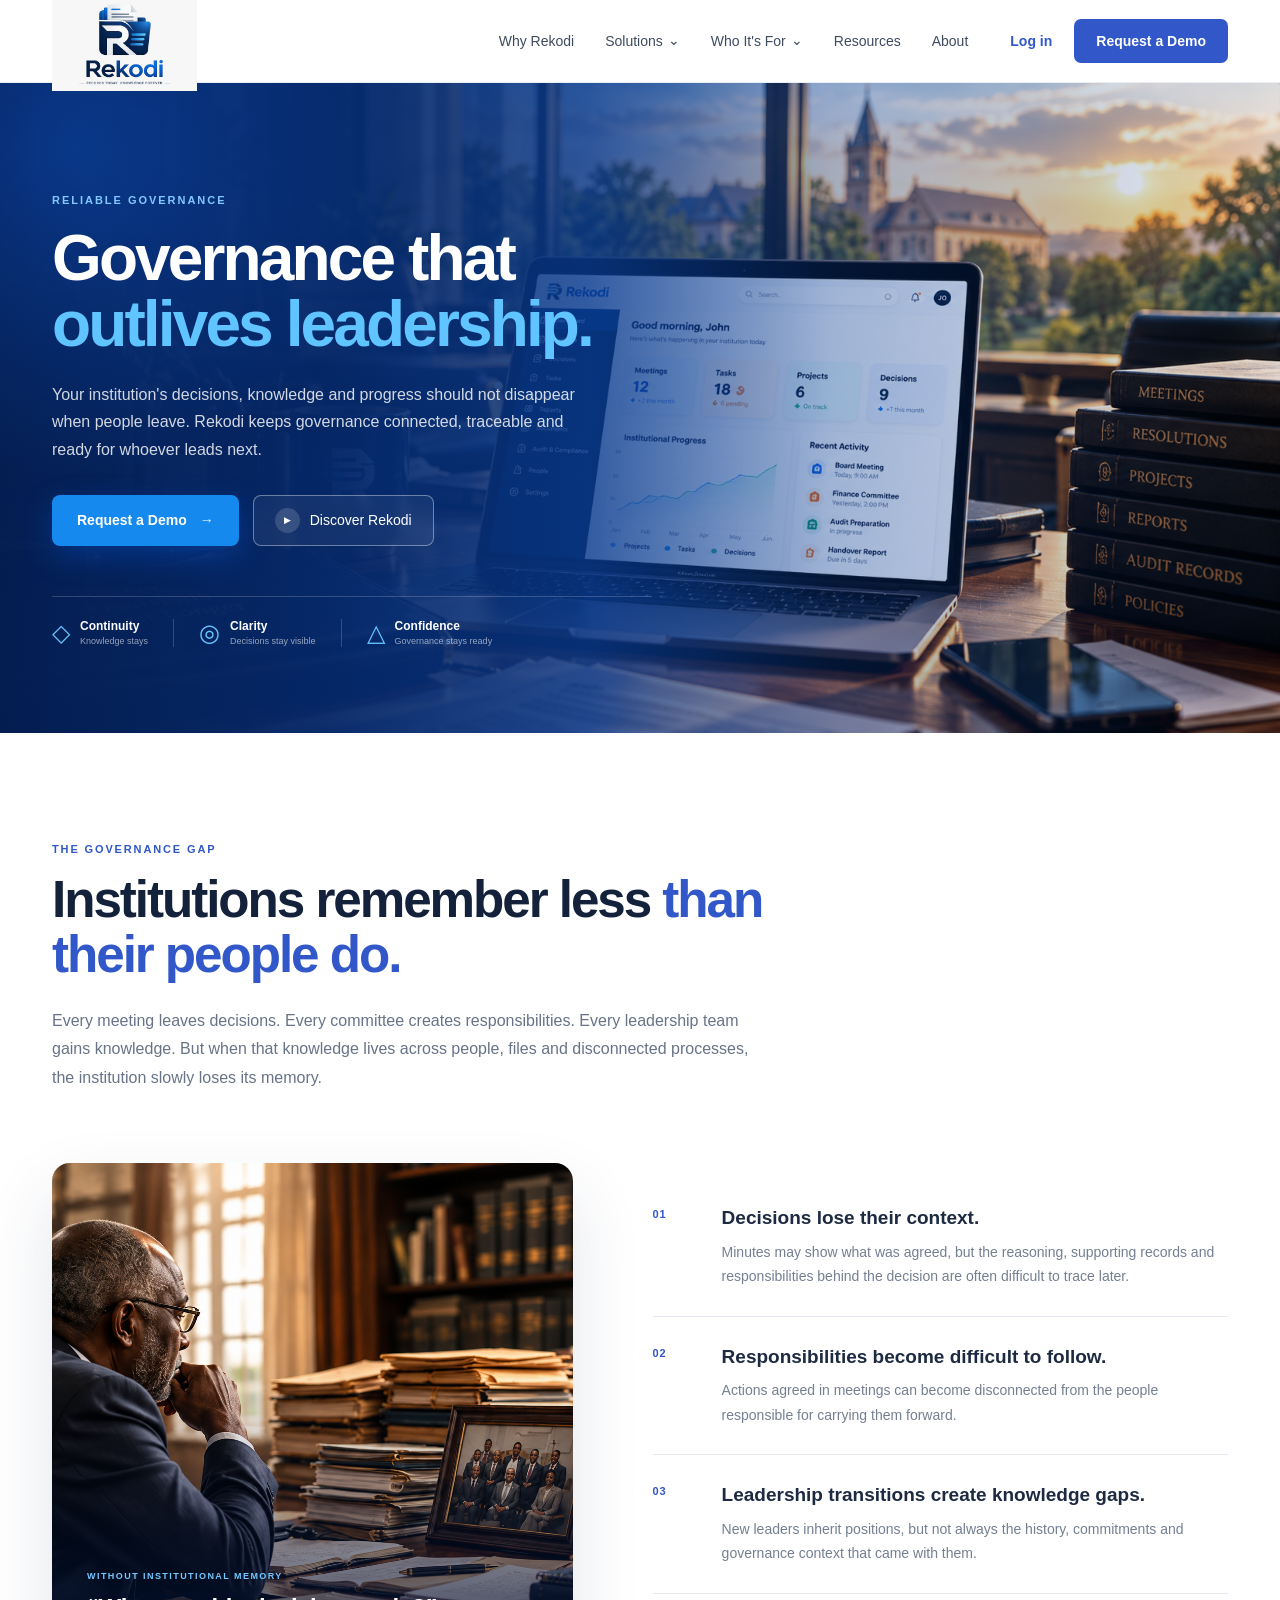
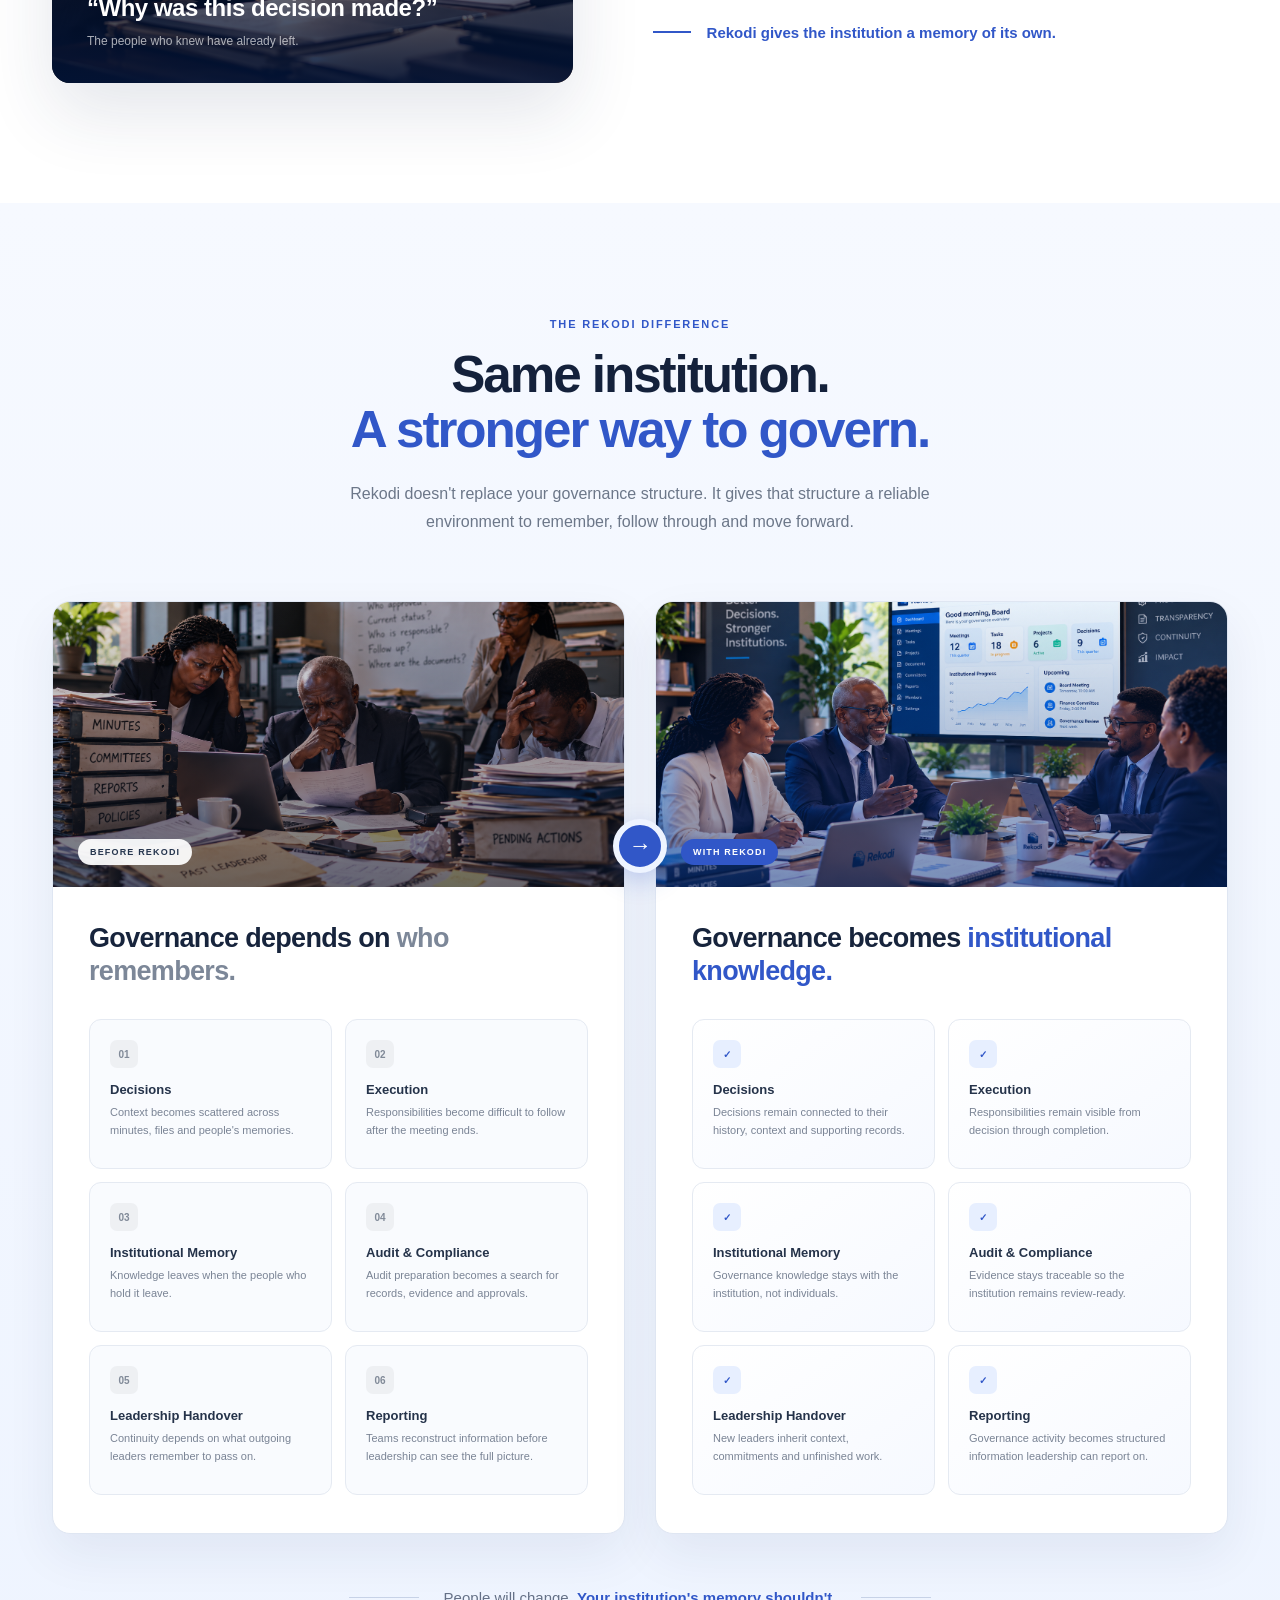
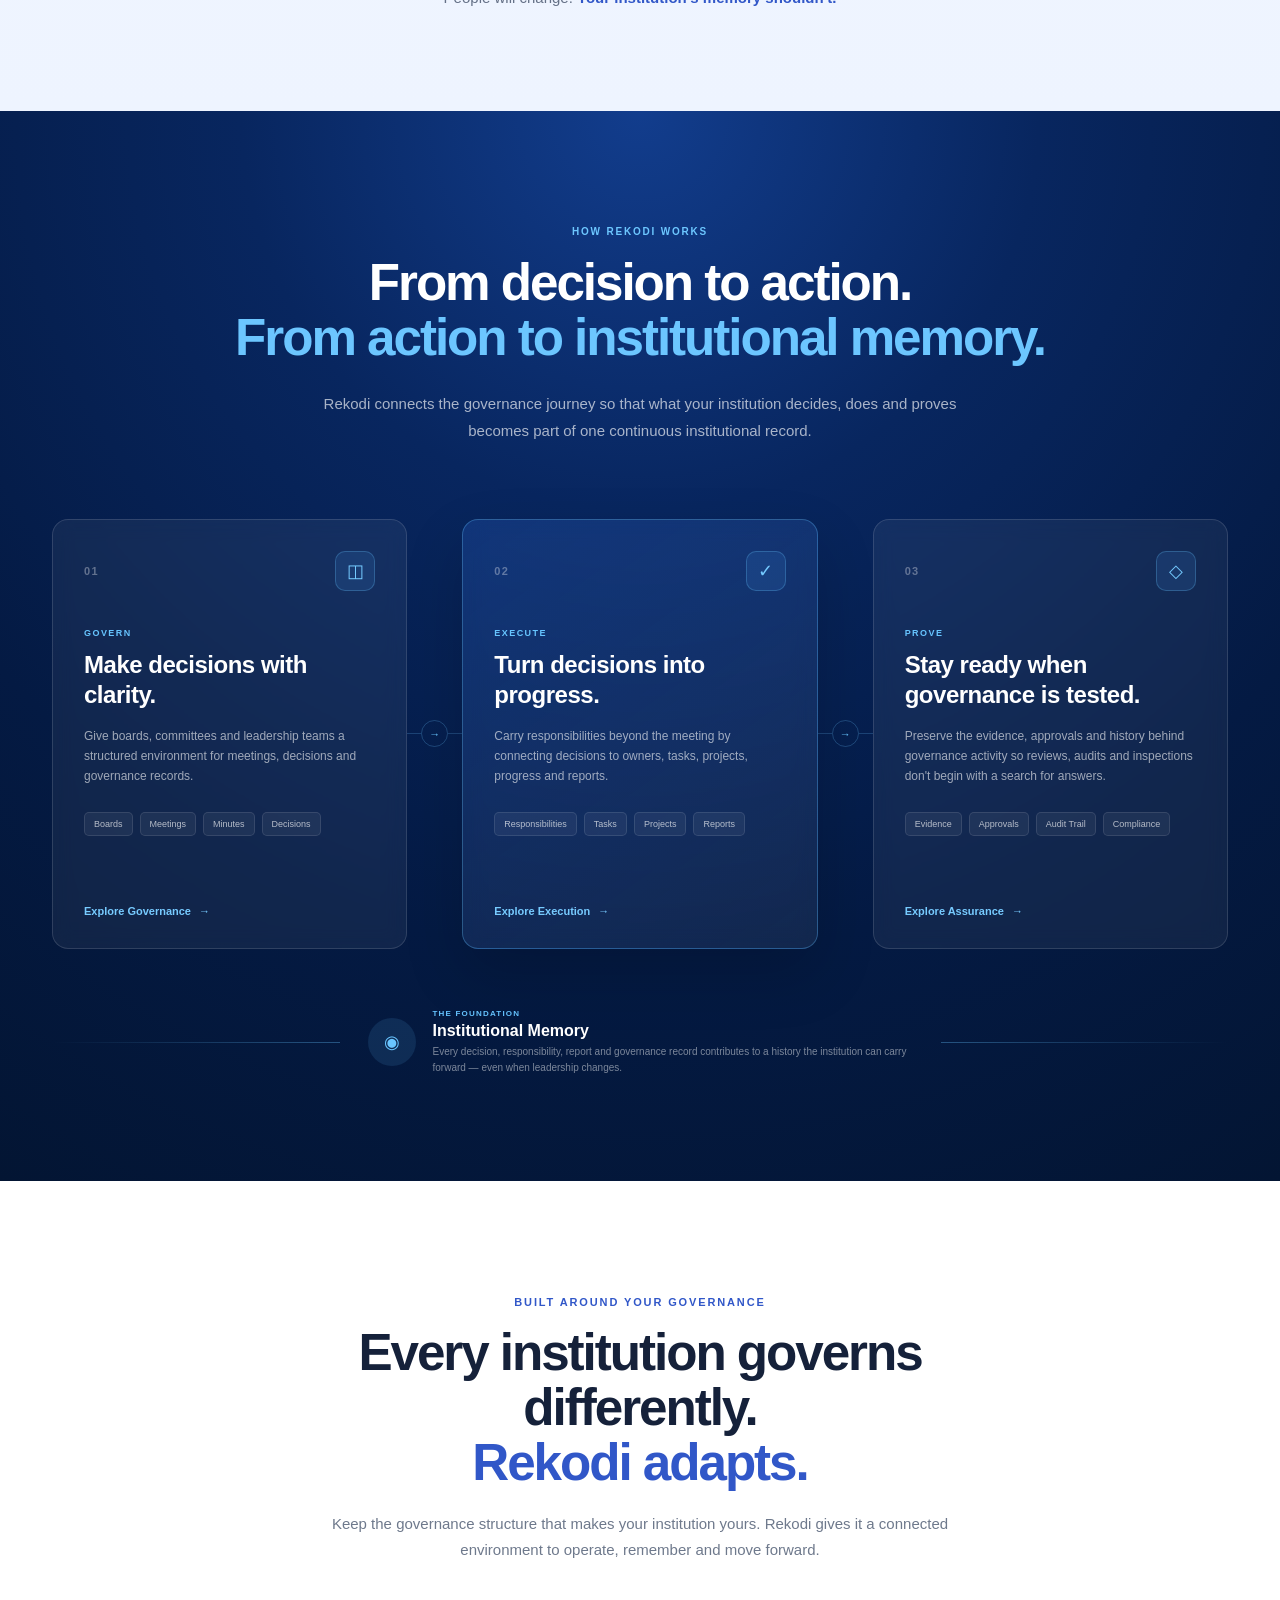
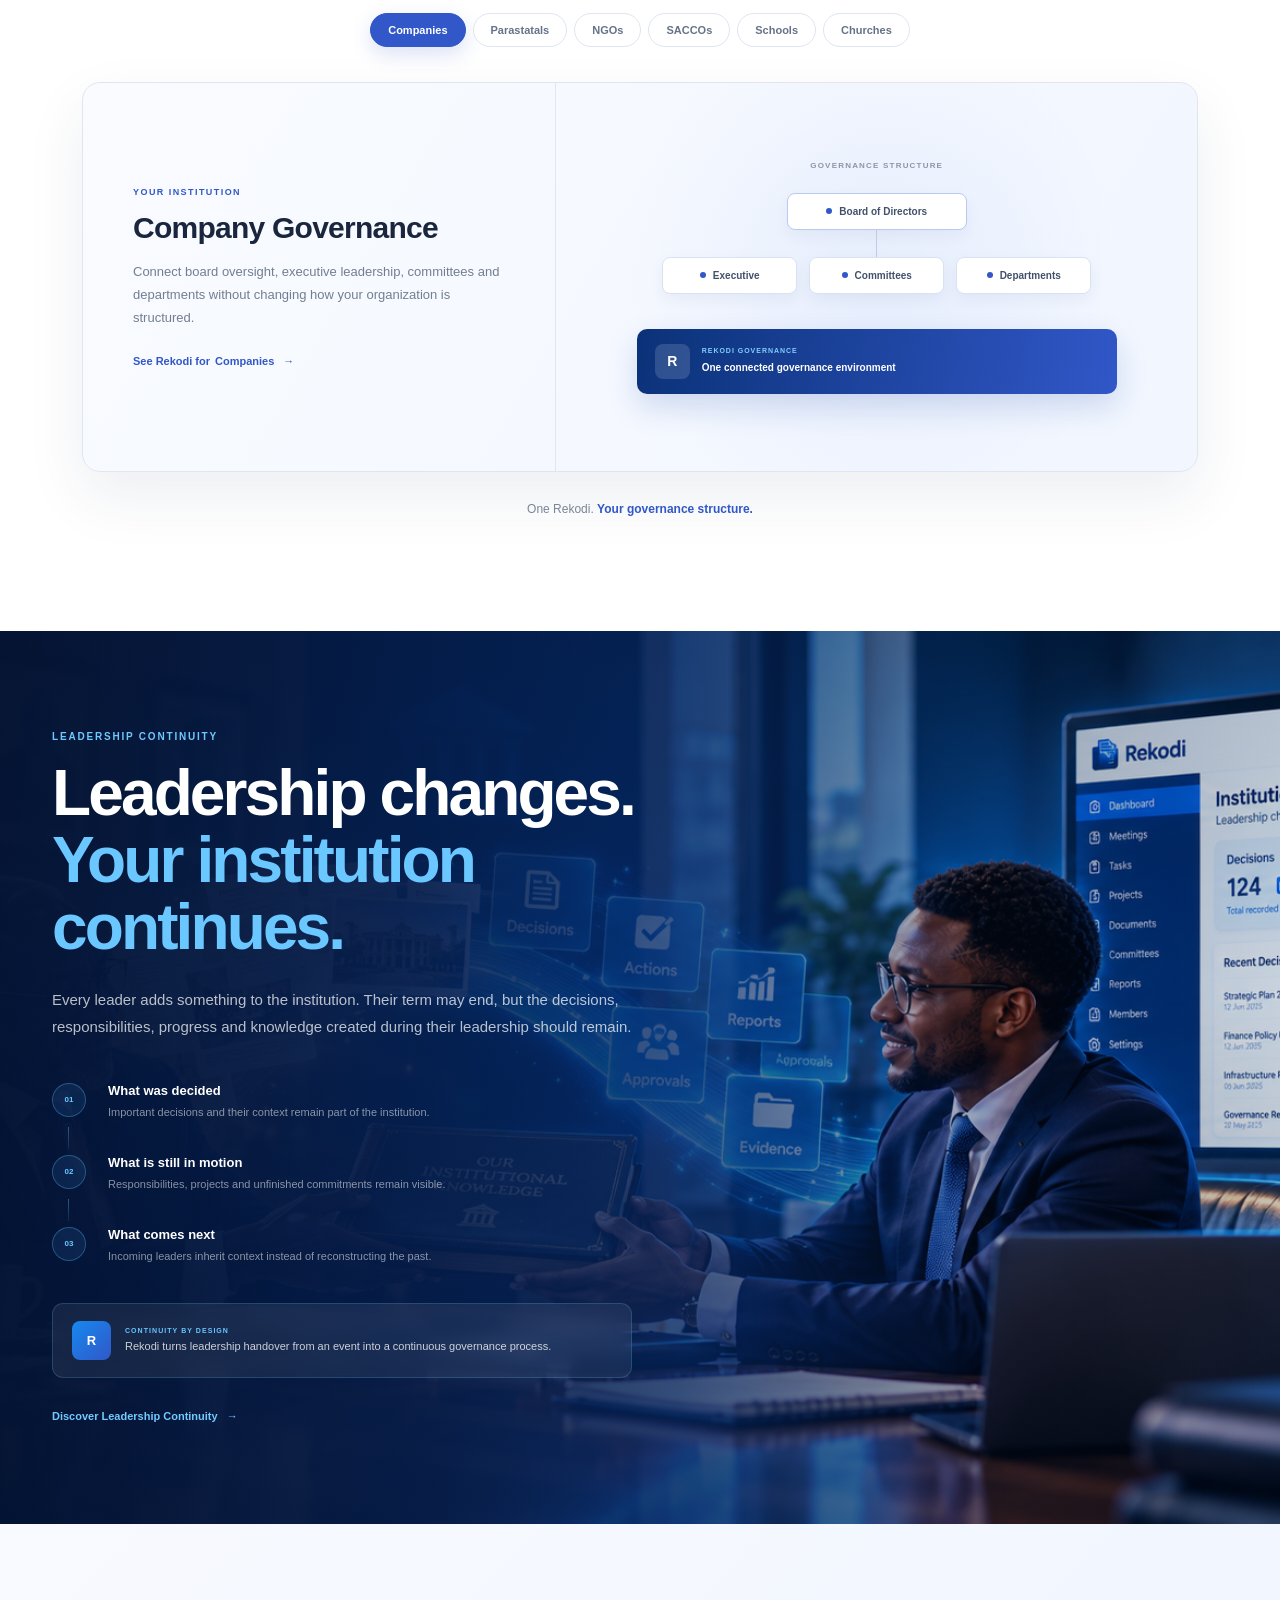
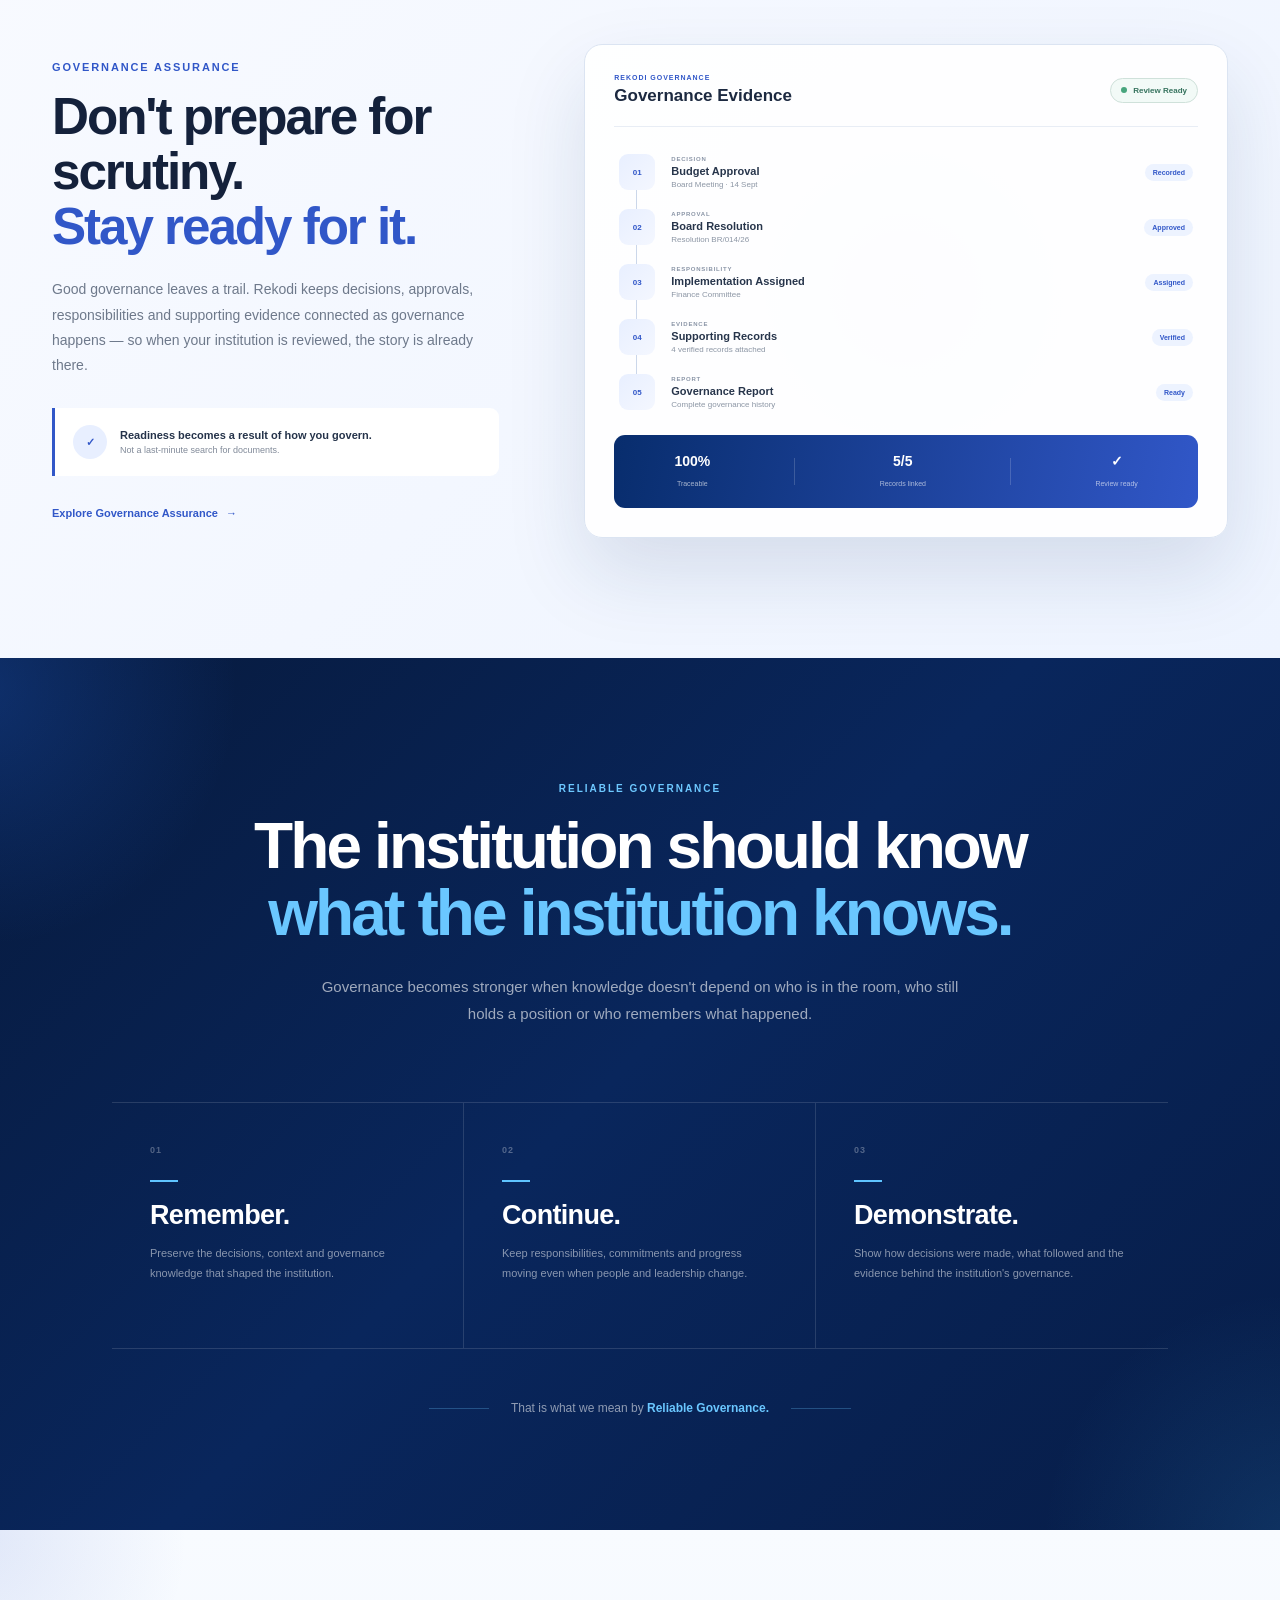
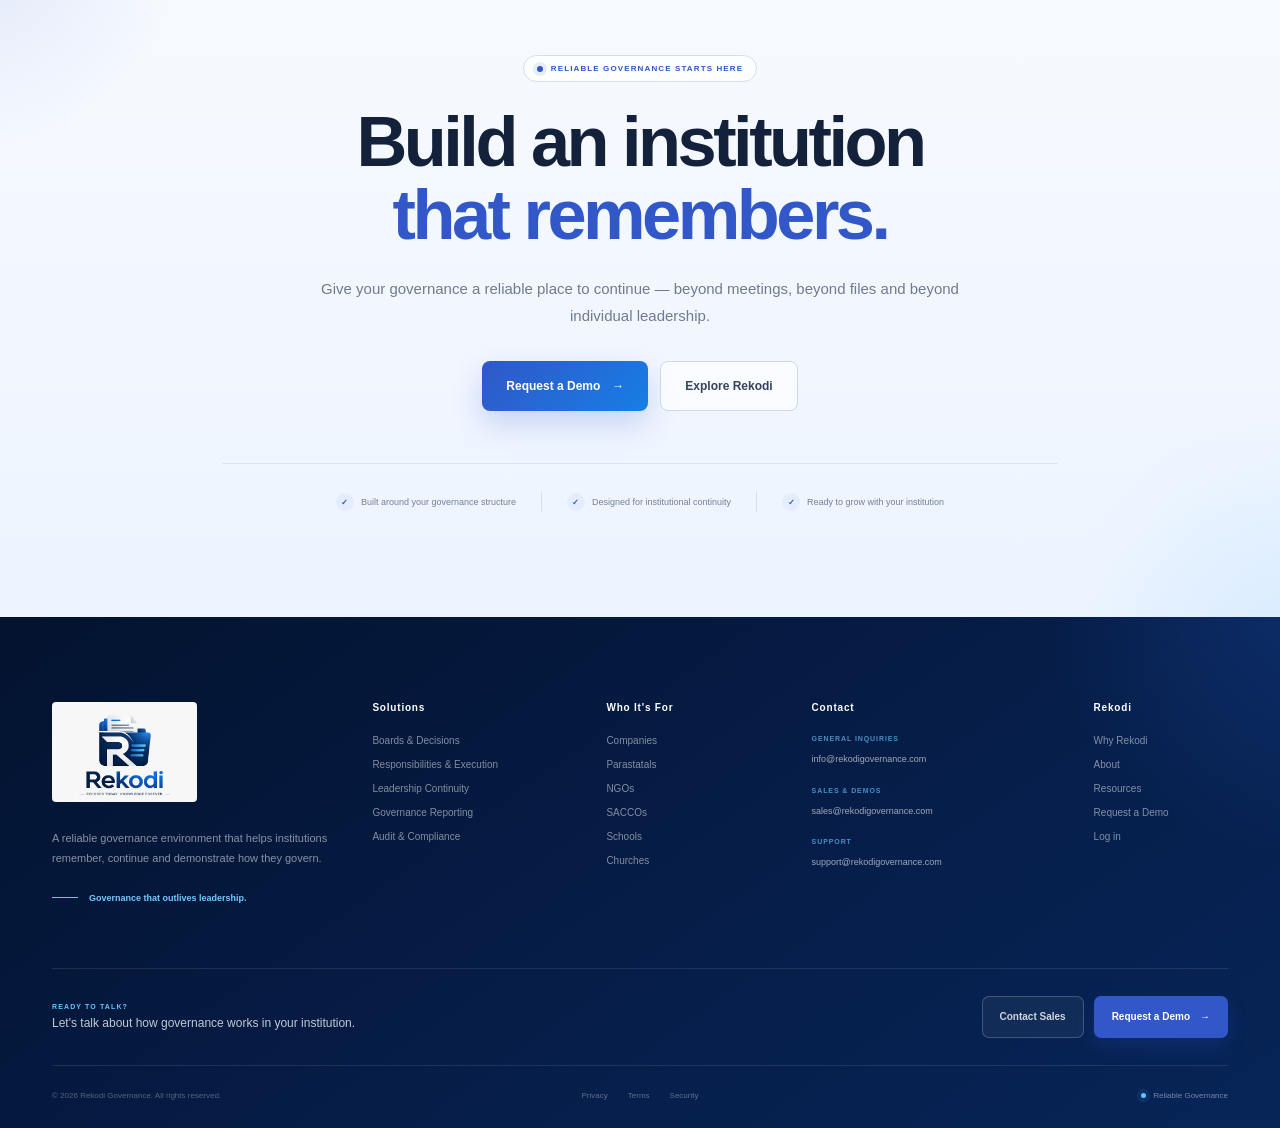
==== index.html @ 77ec5ef7 "Initial Rekodi Governance website" ====
<!DOCTYPE html>
<html lang="en">
<head>
    <meta charset="UTF-8">
    <meta name="viewport" content="width=device-width, initial-scale=1.0">

    <title>Rekodi Governance | Reliable Governance</title>

    <link rel="stylesheet" href="styles.css">
</head>

<body>
<header class="site-header">
    <div class="nav-container">

        <a href="index.html" class="brand">
            <img src="assets/images/rekodi_logo.jpeg"
                 alt="Rekodi Governance"
                 class="brand-logo">
        </a>

        <nav class="desktop-nav" aria-label="Main navigation">
            <a href="#why-rekodi">Why Rekodi</a>

            <a href="#solutions">
                Solutions
                <span class="nav-arrow">⌄</span>
            </a>

            <a href="#industries">
                Who It's For
                <span class="nav-arrow">⌄</span>
            </a>

            <a href="resources.html" class="active-nav">Resources</a>
            <a href="about.html">About</a>
        </nav>

        <div class="nav-actions">
            <a href="#" class="login-link">Log in</a>
            <a href="#demo" class="demo-button">Request a Demo</a>
        </div>

        <button class="menu-toggle"
                aria-label="Open navigation menu"
                aria-expanded="false">
            <span></span>
            <span></span>
            <span></span>
        </button>

    </div>

    <div class="mobile-nav">
        <a href="#why-rekodi">Why Rekodi</a>
        <a href="#solutions">Solutions</a>
        <a href="#industries">Who It's For</a>
        <a href="#resources">Resources</a>
        <a href="about.html">About</a>
        <a href="#" class="mobile-login">Log in</a>
        <a href="#demo" class="mobile-demo">Request a Demo</a>
    </div>
</header>





<main>

    <section class="hero">

        <!-- Full hero background -->
        <div class="hero-background"></div>

        <!-- Rekodi blue overlay -->
        <div class="hero-overlay"></div>

        <!-- Subtle blue atmospheric glow -->
        <div class="hero-glow"></div>

        <div class="hero-container">

            <div class="hero-content">

                <p class="hero-eyebrow">
                    RELIABLE GOVERNANCE
                </p>

                <h1>
                    Governance that
                    <span>outlives leadership.</span>
                </h1>

                <p class="hero-description">
                    Your institution's decisions, knowledge and progress
                    should not disappear when people leave. Rekodi keeps
                    governance connected, traceable and ready for whoever
                    leads next.
                </p>

                <div class="hero-actions">

                    <a href="#demo" class="hero-primary-btn">
                        Request a Demo
                        <span>→</span>
                    </a>

                    <a href="#why-rekodi" class="hero-secondary-btn">
                        <span class="play-icon">▶</span>
                        Discover Rekodi
                    </a>

                </div>

                <div class="hero-pillars">

                    <div class="hero-pillar">
                        <span class="pillar-icon">◇</span>
                        <div>
                            <strong>Continuity</strong>
                            <small>Knowledge stays</small>
                        </div>
                    </div>

                    <div class="hero-pillar">
                        <span class="pillar-icon">◎</span>
                        <div>
                            <strong>Clarity</strong>
                            <small>Decisions stay visible</small>
                        </div>
                    </div>

                    <div class="hero-pillar">
                        <span class="pillar-icon">△</span>
                        <div>
                            <strong>Confidence</strong>
                            <small>Governance stays ready</small>
                        </div>
                    </div>

                </div>

            </div>

        </div>

    </section>

</main>




<!--content page-->

<!-- =========================================
     THE GOVERNANCE GAP
========================================= -->

<section class="governance-gap" id="why-rekodi">

    <div class="gap-container">

        <div class="gap-intro">

            <p class="section-eyebrow">
                THE GOVERNANCE GAP
            </p>

            <h2>
                Institutions remember less
                <span>than their people do.</span>
            </h2>

            <p class="gap-intro-text">
                Every meeting leaves decisions. Every committee creates
                responsibilities. Every leadership team gains knowledge.
                But when that knowledge lives across people, files and
                disconnected processes, the institution slowly loses its memory.
            </p>

        </div>


        <div class="gap-grid">

            <!-- LEFT: BEFORE REKODI -->
            <div class="gap-visual">

                <div class="gap-image-wrap">

                    <img
                        src="assets/images/old_man_image.png"
                        alt="Institutional knowledge and leadership continuity"
                        class="gap-image"
                    >

                    <div class="memory-overlay">

                        <span class="memory-label">
                            WITHOUT INSTITUTIONAL MEMORY
                        </span>

                        <p>
                            “Why was this decision made?”
                        </p>

                        <span class="memory-answer">
                            The people who knew have already left.
                        </span>

                    </div>

                </div>

            </div>


            <!-- RIGHT: GOVERNANCE PROBLEMS -->
            <div class="gap-content">

                <div class="gap-item">

                    <span class="gap-number">01</span>

                    <div>
                        <h3>Decisions lose their context.</h3>

                        <p>
                            Minutes may show what was agreed, but the reasoning,
                            supporting records and responsibilities behind the
                            decision are often difficult to trace later.
                        </p>
                    </div>

                </div>


                <div class="gap-item">

                    <span class="gap-number">02</span>

                    <div>
                        <h3>Responsibilities become difficult to follow.</h3>

                        <p>
                            Actions agreed in meetings can become disconnected
                            from the people responsible for carrying them forward.
                        </p>
                    </div>

                </div>


                <div class="gap-item">

                    <span class="gap-number">03</span>

                    <div>
                        <h3>Leadership transitions create knowledge gaps.</h3>

                        <p>
                            New leaders inherit positions, but not always the
                            history, commitments and governance context that came
                            with them.
                        </p>
                    </div>

                </div>


                <div class="gap-conclusion">

                    <span class="conclusion-line"></span>

                    <p>
                        Rekodi gives the institution a memory of its own.
                    </p>

                </div>

            </div>

        </div>

    </div>

</section>

<!--Rekodi solution section-->


<!-- =========================================
     BEFORE / WITH REKODI
========================================= -->

<section class="transformation-section">

    <div class="transformation-container">

        <!-- SECTION HEADING -->
        <div class="transformation-heading">

            <p class="section-eyebrow">
                THE REKODI DIFFERENCE
            </p>

            <h2>
                Same institution.
                <span>A stronger way to govern.</span>
            </h2>

            <p>
                Rekodi doesn't replace your governance structure.
                It gives that structure a reliable environment to remember,
                follow through and move forward.
            </p>

        </div>


        <div class="transformation-grid">


            <!-- =====================================
                 BEFORE REKODI
            ====================================== -->

            <article class="state-card state-before">

                <div class="state-image">

                    <img
                        src="assets/images/before_rekodi.png"
                        alt="Institution before Rekodi"
                    >

                    <div class="state-image-overlay"></div>

                    <span class="state-label">
                        BEFORE REKODI
                    </span>

                </div>


                <div class="state-content">

                    <h3>
                        Governance depends on
                        <span>who remembers.</span>
                    </h3>


                    <div class="governance-card-grid">


                        <!-- DECISIONS -->
                        <div class="governance-mini-card">

                            <span class="mini-card-icon before-icon">
                                01
                            </span>

                            <h4>Decisions</h4>

                            <p>
                                Context becomes scattered across
                                minutes, files and people's memories.
                            </p>

                        </div>


                        <!-- EXECUTION -->
                        <div class="governance-mini-card">

                            <span class="mini-card-icon before-icon">
                                02
                            </span>

                            <h4>Execution</h4>

                            <p>
                                Responsibilities become difficult
                                to follow after the meeting ends.
                            </p>

                        </div>


                        <!-- INSTITUTIONAL MEMORY -->
                        <div class="governance-mini-card">

                            <span class="mini-card-icon before-icon">
                                03
                            </span>

                            <h4>Institutional Memory</h4>

                            <p>
                                Knowledge leaves when the people
                                who hold it leave.
                            </p>

                        </div>


                        <!-- AUDIT -->
                        <div class="governance-mini-card">

                            <span class="mini-card-icon before-icon">
                                04
                            </span>

                            <h4>Audit & Compliance</h4>

                            <p>
                                Audit preparation becomes a search
                                for records, evidence and approvals.
                            </p>

                        </div>


                        <!-- HANDOVER -->
                        <div class="governance-mini-card">

                            <span class="mini-card-icon before-icon">
                                05
                            </span>

                            <h4>Leadership Handover</h4>

                            <p>
                                Continuity depends on what outgoing
                                leaders remember to pass on.
                            </p>

                        </div>


                        <!-- REPORTING -->
                        <div class="governance-mini-card">

                            <span class="mini-card-icon before-icon">
                                06
                            </span>

                            <h4>Reporting</h4>

                            <p>
                                Teams reconstruct information before
                                leadership can see the full picture.
                            </p>

                        </div>

                    </div>

                </div>

            </article>



            <!-- =====================================
                 TRANSFORMATION ARROW
            ====================================== -->

            <div
                class="transformation-arrow"
                aria-hidden="true"
            >
                <span>→</span>
            </div>



            <!-- =====================================
                 WITH REKODI
            ====================================== -->

            <article class="state-card state-after">

                <div class="state-image">

                    <img
                        src="assets/images/after_rekodi.png"
                        alt="Institution using Rekodi Governance"
                    >

                    <div class="state-image-overlay"></div>

                    <span class="state-label">
                        WITH REKODI
                    </span>

                </div>


                <div class="state-content">

                    <h3>
                        Governance becomes
                        <span>institutional knowledge.</span>
                    </h3>


                    <div class="governance-card-grid">


                        <!-- DECISIONS -->
                        <div class="governance-mini-card">

                            <span class="mini-card-icon after-icon">
                                ✓
                            </span>

                            <h4>Decisions</h4>

                            <p>
                                Decisions remain connected to their
                                history, context and supporting records.
                            </p>

                        </div>


                        <!-- EXECUTION -->
                        <div class="governance-mini-card">

                            <span class="mini-card-icon after-icon">
                                ✓
                            </span>

                            <h4>Execution</h4>

                            <p>
                                Responsibilities remain visible
                                from decision through completion.
                            </p>

                        </div>


                        <!-- INSTITUTIONAL MEMORY -->
                        <div class="governance-mini-card">

                            <span class="mini-card-icon after-icon">
                                ✓
                            </span>

                            <h4>Institutional Memory</h4>

                            <p>
                                Governance knowledge stays with
                                the institution, not individuals.
                            </p>

                        </div>


                        <!-- AUDIT -->
                        <div class="governance-mini-card">

                            <span class="mini-card-icon after-icon">
                                ✓
                            </span>

                            <h4>Audit & Compliance</h4>

                            <p>
                                Evidence stays traceable so the
                                institution remains review-ready.
                            </p>

                        </div>


                        <!-- HANDOVER -->
                        <div class="governance-mini-card">

                            <span class="mini-card-icon after-icon">
                                ✓
                            </span>

                            <h4>Leadership Handover</h4>

                            <p>
                                New leaders inherit context,
                                commitments and unfinished work.
                            </p>

                        </div>


                        <!-- REPORTING -->
                        <div class="governance-mini-card">

                            <span class="mini-card-icon after-icon">
                                ✓
                            </span>

                            <h4>Reporting</h4>

                            <p>
                                Governance activity becomes structured
                                information leadership can report on.
                            </p>

                        </div>

                    </div>

                </div>

            </article>

        </div>


        <!-- CLOSING MESSAGE -->

        <div class="transformation-statement">

            <span class="statement-line"></span>

            <p>
                People will change.
                <strong>
                    Your institution's memory shouldn't.
                </strong>
            </p>

            <span class="statement-line"></span>

        </div>

    </div>

</section>





<!-- =========================================
     REKODI GOVERNANCE SYSTEM
========================================= -->

<section class="governance-system" id="solutions">

    <div class="governance-system-container">

        <!-- Heading -->

        <div class="system-heading">

            <p class="system-eyebrow">
                HOW REKODI WORKS
            </p>

            <h2>
                From decision to action.
                <span>From action to institutional memory.</span>
            </h2>

            <p>
                Rekodi connects the governance journey so that what your
                institution decides, does and proves becomes part of one
                continuous institutional record.
            </p>

        </div>


        <!-- Governance Journey -->

        <div class="governance-journey">


            <!-- =====================================
                 01 GOVERN
            ====================================== -->

            <div class="journey-card">

                <div class="journey-top">

                    <span class="journey-number">
                        01
                    </span>

                    <div class="journey-icon">
                        ◫
                    </div>

                </div>

                <span class="journey-label">
                    GOVERN
                </span>

                <h3>
                    Make decisions with
                    clarity.
                </h3>

                <p>
                    Give boards, committees and leadership teams a structured
                    environment for meetings, decisions and governance records.
                </p>


                <div class="journey-tags">

                    <span>Boards</span>
                    <span>Meetings</span>
                    <span>Minutes</span>
                    <span>Decisions</span>

                </div>


                <a href="#" class="journey-link">
                    Explore Governance
                    <span>→</span>
                </a>

            </div>



            <!-- Connector -->

            <div class="journey-connector">

                <span></span>

                <div>→</div>

                <span></span>

            </div>



            <!-- =====================================
                 02 EXECUTE
            ====================================== -->

            <div class="journey-card journey-card-featured">

                <div class="journey-top">

                    <span class="journey-number">
                        02
                    </span>

                    <div class="journey-icon">
                        ✓
                    </div>

                </div>

                <span class="journey-label">
                    EXECUTE
                </span>

                <h3>
                    Turn decisions into
                    progress.
                </h3>

                <p>
                    Carry responsibilities beyond the meeting by connecting
                    decisions to owners, tasks, projects, progress and reports.
                </p>


                <div class="journey-tags">

                    <span>Responsibilities</span>
                    <span>Tasks</span>
                    <span>Projects</span>
                    <span>Reports</span>

                </div>


                <a href="#" class="journey-link">
                    Explore Execution
                    <span>→</span>
                </a>

            </div>



            <!-- Connector -->

            <div class="journey-connector">

                <span></span>

                <div>→</div>

                <span></span>

            </div>



            <!-- =====================================
                 03 PROVE
            ====================================== -->

            <div class="journey-card">

                <div class="journey-top">

                    <span class="journey-number">
                        03
                    </span>

                    <div class="journey-icon">
                        ◇
                    </div>

                </div>

                <span class="journey-label">
                    PROVE
                </span>

                <h3>
                    Stay ready when
                    governance is tested.
                </h3>

                <p>
                    Preserve the evidence, approvals and history behind
                    governance activity so reviews, audits and inspections
                    don't begin with a search for answers.
                </p>


                <div class="journey-tags">

                    <span>Evidence</span>
                    <span>Approvals</span>
                    <span>Audit Trail</span>
                    <span>Compliance</span>

                </div>


                <a href="#" class="journey-link">
                    Explore Assurance
                    <span>→</span>
                </a>

            </div>

        </div>



        <!-- =========================================
             INSTITUTIONAL MEMORY
        ========================================== -->

        <div class="memory-foundation">

            <div class="memory-foundation-line"></div>


            <div class="memory-foundation-content">

                <div class="memory-foundation-icon">
                    ◉
                </div>


                <div>

                    <span>
                        THE FOUNDATION
                    </span>

                    <h3>
                        Institutional Memory
                    </h3>

                    <p>
                        Every decision, responsibility, report and governance
                        record contributes to a history the institution can
                        carry forward — even when leadership changes.
                    </p>

                </div>

            </div>


            <div class="memory-foundation-line"></div>

        </div>

    </div>

</section>



<!-- =========================================
     BUILT FOR YOUR INSTITUTION
========================================= -->

<section class="institution-section" id="industries">

    <div class="institution-container">

        <div class="institution-heading">

            <p class="section-eyebrow">
                BUILT AROUND YOUR GOVERNANCE
            </p>

            <h2>
                Every institution governs differently.
                <span>Rekodi adapts.</span>
            </h2>

            <p>
                Keep the governance structure that makes your institution
                yours. Rekodi gives it a connected environment to operate,
                remember and move forward.
            </p>

        </div>


        <!-- Institution Selector -->

        <div class="institution-selector">

            <button
                class="institution-tab active"
                data-institution="company"
            >
                Companies
            </button>

            <button
                class="institution-tab"
                data-institution="parastatal"
            >
                Parastatals
            </button>

            <button
                class="institution-tab"
                data-institution="ngo"
            >
                NGOs
            </button>

            <button
                class="institution-tab"
                data-institution="sacco"
            >
                SACCOs
            </button>

            <button
                class="institution-tab"
                data-institution="school"
            >
                Schools
            </button>

            <button
                class="institution-tab"
                data-institution="church"
            >
                Churches
            </button>

        </div>


        <!-- Governance Structure -->

        <div class="institution-display">


            <!-- Left -->

            <div class="institution-message">

                <span class="institution-type-label">
                    YOUR INSTITUTION
                </span>

                <h3 id="institution-title">
                    Company Governance
                </h3>

                <p id="institution-description">
                    Connect board oversight, executive leadership,
                    committees and departments without changing how
                    your organization is structured.
                </p>


                <a href="#" class="institution-link">

                    See Rekodi for
                    <span id="institution-link-name">
                        Companies
                    </span>

                    <span class="institution-arrow">→</span>

                </a>

            </div>


            <!-- Right Governance Structure -->

            <div class="structure-visual">

                <div class="structure-heading">
                    GOVERNANCE STRUCTURE
                </div>


                <div class="structure-node structure-primary">

                    <span class="node-dot"></span>

                    <span id="structure-one">
                        Board of Directors
                    </span>

                </div>


                <div class="structure-line"></div>


                <div class="structure-row">

                    <div class="structure-node">

                        <span class="node-dot"></span>

                        <span id="structure-two">
                            Executive
                        </span>

                    </div>


                    <div class="structure-node">

                        <span class="node-dot"></span>

                        <span id="structure-three">
                            Committees
                        </span>

                    </div>


                    <div class="structure-node">

                        <span class="node-dot"></span>

                        <span id="structure-four">
                            Departments
                        </span>

                    </div>

                </div>


                <div class="rekodi-foundation">

                    <div class="foundation-mark">
                        R
                    </div>

                    <div>

                        <span>
                            REKODI GOVERNANCE
                        </span>

                        <strong>
                            One connected governance environment
                        </strong>

                    </div>

                </div>

            </div>

        </div>


        <p class="institution-closing">
            One Rekodi.
            <strong>Your governance structure.</strong>
        </p>

    </div>

</section>




<!-- =========================================
     LEADERSHIP CONTINUITY
========================================= -->

<section class="continuity-section">

    <div class="continuity-background">
        <img
            src="assets/images/transition_image.png"
            alt="Leadership transition and institutional continuity"
        >
    </div>

    <div class="continuity-overlay"></div>

    <div class="continuity-container">

        <div class="continuity-content">

            <p class="continuity-eyebrow">
                LEADERSHIP CONTINUITY
            </p>

            <h2>
                Leadership changes.
                <span>Your institution continues.</span>
            </h2>

            <p class="continuity-description">
                Every leader adds something to the institution.
                Their term may end, but the decisions, responsibilities,
                progress and knowledge created during their leadership
                should remain.
            </p>


            <!-- Continuity Journey -->

            <div class="continuity-journey">

                <div class="continuity-step">

                    <span class="continuity-number">
                        01
                    </span>

                    <div>
                        <strong>What was decided</strong>
                        <p>
                            Important decisions and their context
                            remain part of the institution.
                        </p>
                    </div>

                </div>


                <div class="continuity-line"></div>


                <div class="continuity-step">

                    <span class="continuity-number">
                        02
                    </span>

                    <div>
                        <strong>What is still in motion</strong>
                        <p>
                            Responsibilities, projects and unfinished
                            commitments remain visible.
                        </p>
                    </div>

                </div>


                <div class="continuity-line"></div>


                <div class="continuity-step">

                    <span class="continuity-number">
                        03
                    </span>

                    <div>
                        <strong>What comes next</strong>
                        <p>
                            Incoming leaders inherit context instead
                            of reconstructing the past.
                        </p>
                    </div>

                </div>

            </div>


            <!-- Handover statement -->

            <div class="continuity-callout">

                <div class="continuity-callout-mark">
                    R
                </div>

                <div>

                    <span>
                        CONTINUITY BY DESIGN
                    </span>

                    <p>
                        Rekodi turns leadership handover from an event
                        into a continuous governance process.
                    </p>

                </div>

            </div>


            <a href="#" class="continuity-link">
                Discover Leadership Continuity
                <span>→</span>
            </a>

        </div>

    </div>

</section>




<!-- =========================================
     AUDIT & COMPLIANCE CONFIDENCE
========================================= -->

<section class="assurance-section">

    <div class="assurance-container">

        <!-- LEFT CONTENT -->

        <div class="assurance-content">

            <p class="section-eyebrow">
                GOVERNANCE ASSURANCE
            </p>

            <h2>
                Don't prepare for scrutiny.
                <span>Stay ready for it.</span>
            </h2>

            <p class="assurance-description">
                Good governance leaves a trail. Rekodi keeps decisions,
                approvals, responsibilities and supporting evidence connected
                as governance happens — so when your institution is reviewed,
                the story is already there.
            </p>


            <!-- Small statement -->

            <div class="assurance-principle">

                <div class="principle-icon">
                    ✓
                </div>

                <div>
                    <strong>
                        Readiness becomes a result of how you govern.
                    </strong>

                    <p>
                        Not a last-minute search for documents.
                    </p>
                </div>

            </div>


            <a href="#" class="assurance-link">
                Explore Governance Assurance
                <span>→</span>
            </a>

        </div>



        <!-- RIGHT VISUAL -->

        <div class="assurance-visual">

            <div class="assurance-dashboard">


                <!-- Dashboard Header -->

                <div class="assurance-dashboard-header">

                    <div>

                        <span class="dashboard-label">
                            REKODI GOVERNANCE
                        </span>

                        <h3>
                            Governance Evidence
                        </h3>

                    </div>


                    <div class="readiness-badge">

                        <span class="readiness-dot"></span>

                        Review Ready

                    </div>

                </div>



                <!-- Evidence Chain -->

                <div class="evidence-chain">


                    <!-- Decision -->

                    <div class="evidence-item">

                        <div class="evidence-icon">
                            01
                        </div>

                        <div class="evidence-info">

                            <span>
                                DECISION
                            </span>

                            <strong>
                                Budget Approval
                            </strong>

                            <small>
                                Board Meeting · 14 Sept
                            </small>

                        </div>

                        <span class="evidence-status">
                            Recorded
                        </span>

                    </div>



                    <div class="evidence-connector">
                        <span></span>
                    </div>



                    <!-- Approval -->

                    <div class="evidence-item">

                        <div class="evidence-icon">
                            02
                        </div>

                        <div class="evidence-info">

                            <span>
                                APPROVAL
                            </span>

                            <strong>
                                Board Resolution
                            </strong>

                            <small>
                                Resolution BR/014/26
                            </small>

                        </div>

                        <span class="evidence-status">
                            Approved
                        </span>

                    </div>



                    <div class="evidence-connector">
                        <span></span>
                    </div>



                    <!-- Responsibility -->

                    <div class="evidence-item">

                        <div class="evidence-icon">
                            03
                        </div>

                        <div class="evidence-info">

                            <span>
                                RESPONSIBILITY
                            </span>

                            <strong>
                                Implementation Assigned
                            </strong>

                            <small>
                                Finance Committee
                            </small>

                        </div>

                        <span class="evidence-status">
                            Assigned
                        </span>

                    </div>



                    <div class="evidence-connector">
                        <span></span>
                    </div>



                    <!-- Evidence -->

                    <div class="evidence-item">

                        <div class="evidence-icon">
                            04
                        </div>

                        <div class="evidence-info">

                            <span>
                                EVIDENCE
                            </span>

                            <strong>
                                Supporting Records
                            </strong>

                            <small>
                                4 verified records attached
                            </small>

                        </div>

                        <span class="evidence-status">
                            Verified
                        </span>

                    </div>



                    <div class="evidence-connector">
                        <span></span>
                    </div>



                    <!-- Report -->

                    <div class="evidence-item">

                        <div class="evidence-icon">
                            05
                        </div>

                        <div class="evidence-info">

                            <span>
                                REPORT
                            </span>

                            <strong>
                                Governance Report
                            </strong>

                            <small>
                                Complete governance history
                            </small>

                        </div>

                        <span class="evidence-status">
                            Ready
                        </span>

                    </div>

                </div>



                <!-- Bottom summary -->

                <div class="assurance-summary">

                    <div class="summary-item">

                        <strong>
                            100%
                        </strong>

                        <span>
                            Traceable
                        </span>

                    </div>


                    <div class="summary-divider"></div>


                    <div class="summary-item">

                        <strong>
                            5/5
                        </strong>

                        <span>
                            Records linked
                        </span>

                    </div>


                    <div class="summary-divider"></div>


                    <div class="summary-item">

                        <strong>
                            ✓
                        </strong>

                        <span>
                            Review ready
                        </span>

                    </div>

                </div>

            </div>

        </div>

    </div>

</section>

<!-- =========================================
     INSTITUTIONAL CONFIDENCE
========================================= -->

<section class="institutional-confidence">

    <div class="confidence-glow confidence-glow-left"></div>
    <div class="confidence-glow confidence-glow-right"></div>

    <div class="confidence-container">

        <!-- Main Statement -->

        <div class="confidence-main">

            <p class="confidence-eyebrow">
                RELIABLE GOVERNANCE
            </p>

            <h2>
                The institution should know
                <span>what the institution knows.</span>
            </h2>

            <p class="confidence-intro">
                Governance becomes stronger when knowledge doesn't depend
                on who is in the room, who still holds a position or who
                remembers what happened.
            </p>

        </div>


        <!-- Three Outcomes -->

        <div class="confidence-outcomes">


            <!-- REMEMBER -->

            <div class="confidence-outcome">

                <span class="outcome-number">
                    01
                </span>

                <div class="outcome-line"></div>

                <h3>
                    Remember.
                </h3>

                <p>
                    Preserve the decisions, context and governance
                    knowledge that shaped the institution.
                </p>

            </div>


            <!-- CONTINUE -->

            <div class="confidence-outcome">

                <span class="outcome-number">
                    02
                </span>

                <div class="outcome-line"></div>

                <h3>
                    Continue.
                </h3>

                <p>
                    Keep responsibilities, commitments and progress
                    moving even when people and leadership change.
                </p>

            </div>


            <!-- DEMONSTRATE -->

            <div class="confidence-outcome">

                <span class="outcome-number">
                    03
                </span>

                <div class="outcome-line"></div>

                <h3>
                    Demonstrate.
                </h3>

                <p>
                    Show how decisions were made, what followed and
                    the evidence behind the institution's governance.
                </p>

            </div>

        </div>


        <!-- Brand Closing -->

        <div class="confidence-closing">

            <span class="confidence-small-line"></span>

            <p>
                That is what we mean by
                <strong>Reliable Governance.</strong>
            </p>

            <span class="confidence-small-line"></span>

        </div>

    </div>

</section>






<!-- =========================================
     FINAL CTA
========================================= -->

<section class="final-cta" id="demo">

    <div class="final-cta-decoration final-cta-decoration-left"></div>
    <div class="final-cta-decoration final-cta-decoration-right"></div>

    <div class="final-cta-container">

        <div class="final-cta-badge">
            <span class="cta-badge-dot"></span>
            RELIABLE GOVERNANCE STARTS HERE
        </div>

        <h2>
            Build an institution
            <span>that remembers.</span>
        </h2>

        <p class="final-cta-description">
            Give your governance a reliable place to continue —
            beyond meetings, beyond files and beyond individual leadership.
        </p>


        <!-- CTA ACTIONS -->

        <div class="final-cta-actions">

            <a href="#" class="final-primary-button">
                Request a Demo
                <span>→</span>
            </a>

            <a href="#solutions" class="final-secondary-button">
                Explore Rekodi
            </a>

        </div>


        <!-- Supporting line -->

        <div class="final-cta-support">

            <div class="support-item">
                <span>✓</span>
                <p>Built around your governance structure</p>
            </div>

            <div class="support-divider"></div>

            <div class="support-item">
                <span>✓</span>
                <p>Designed for institutional continuity</p>
            </div>

            <div class="support-divider"></div>

            <div class="support-item">
                <span>✓</span>
                <p>Ready to grow with your institution</p>
            </div>

        </div>

    </div>

</section>


<!--Footer-->

<!-- =========================================
     REKODI GOVERNANCE FOOTER
========================================= -->

<footer class="site-footer">

    <div class="footer-container">


        <!-- =====================================
             MAIN FOOTER CONTENT
        ====================================== -->

        <div class="footer-main">


            <!-- =================================
                 REKODI BRAND
            ================================== -->

            <div class="footer-brand">

                <a href="index.html" class="footer-logo-link">

                    <img
                        src="assets/images/rekodi_logo.jpeg"
                        alt="Rekodi Governance"
                        class="footer-logo"
                    >

                </a>


                <p class="footer-brand-description">
                    A reliable governance environment that helps
                    institutions remember, continue and demonstrate
                    how they govern.
                </p>


                <div class="footer-brand-line">

                    <span></span>

                    <p>
                        Governance that outlives leadership.
                    </p>

                </div>

            </div>



            <!-- =================================
                 SOLUTIONS
            ================================== -->

            <div class="footer-column">

                <h4>
                    Solutions
                </h4>

                <a href="#solutions">
                    Boards & Decisions
                </a>

                <a href="#solutions">
                    Responsibilities & Execution
                </a>

                <a href="#solutions">
                    Leadership Continuity
                </a>

                <a href="#solutions">
                    Governance Reporting
                </a>

                <a href="#solutions">
                    Audit & Compliance
                </a>

            </div>



            <!-- =================================
                 WHO IT'S FOR
            ================================== -->

            <div class="footer-column">

                <h4>
                    Who It's For
                </h4>

                <a href="#industries">
                    Companies
                </a>

                <a href="#industries">
                    Parastatals
                </a>

                <a href="#industries">
                    NGOs
                </a>

                <a href="#industries">
                    SACCOs
                </a>

                <a href="#industries">
                    Schools
                </a>

                <a href="#industries">
                    Churches
                </a>

            </div>



            <!-- =================================
                 CONTACT
            ================================== -->

            <div class="footer-column footer-contact-column">

                <h4>
                    Contact
                </h4>


                <!-- General -->

                <div class="footer-email">

                    <span class="footer-email-label">
                        GENERAL INQUIRIES
                    </span>

                    <a href="mailto:info@rekodigovernance.com">
                        info@rekodigovernance.com
                    </a>

                </div>


                <!-- Sales -->

                <div class="footer-email">

                    <span class="footer-email-label">
                        SALES & DEMOS
                    </span>

                    <a href="mailto:sales@rekodigovernance.com">
                        sales@rekodigovernance.com
                    </a>

                </div>


                <!-- Support -->

                <div class="footer-email">

                    <span class="footer-email-label">
                        SUPPORT
                    </span>

                    <a href="mailto:support@rekodigovernance.com">
                        support@rekodigovernance.com
                    </a>

                </div>

            </div>



            <!-- =================================
                 REKODI LINKS
            ================================== -->

            <div class="footer-column">

                <h4>
                    Rekodi
                </h4>

                <a href="#why-rekodi">
                    Why Rekodi
                </a>

                <a href="#about">
                    About
                </a>

                <a href="#resources">
                    Resources
                </a>

                <a href="#demo">
                    Request a Demo
                </a>

                <a href="#">
                    Log in
                </a>

            </div>

        </div>



        <!-- =====================================
             CONTACT / DEMO STRIP
        ====================================== -->

        <div class="footer-contact-strip">

            <div class="footer-contact-message">

                <span>
                    READY TO TALK?
                </span>

                <p>
                    Let's talk about how governance works
                    in your institution.
                </p>

            </div>


            <div class="footer-contact-actions">

                <a
                    href="mailto:sales@rekodigovernance.com"
                    class="footer-email-button"
                >
                    Contact Sales
                </a>


                <a
                    href="#demo"
                    class="footer-contact-button"
                >
                    Request a Demo

                    <span>→</span>
                </a>

            </div>

        </div>



        <!-- =====================================
             FOOTER BOTTOM
        ====================================== -->

        <div class="footer-bottom">


            <!-- Copyright -->

            <div class="footer-copyright">

                <p>
                    © 2026 Rekodi Governance.
                    All rights reserved.
                </p>

            </div>



            <!-- Legal -->

            <div class="footer-legal">

                <a href="#">
                    Privacy
                </a>

                <a href="#">
                    Terms
                </a>

                <a href="#">
                    Security
                </a>

            </div>



            <!-- Brand Signature -->

            <div class="footer-signature">

                <span class="footer-signature-dot"></span>

                <p>
                    Reliable Governance
                </p>

            </div>

        </div>

    </div>

</footer>
    <script src="main.js"></script>
</body>
</html>
---- styles.css ----
/* ==============================
   REKODI GLOBAL STYLES
================================ */

* {
    margin: 0;
    padding: 0;
    box-sizing: border-box;
}

html {
    scroll-behavior: smooth;
}

body {
    font-family: Arial, Helvetica, sans-serif;
    color: #172033;
    background: #ffffff;
}

a {
    text-decoration: none;
    color: inherit;
}


/* ==============================
   NAVIGATION
================================ */

.site-header {
    width: 100%;
    background: rgba(255, 255, 255, 0.97);
    border-bottom: 1px solid #e9edf4;
    position: sticky;
    top: 0;
    z-index: 1000;
}

.nav-container {
    max-width: 1240px;
    height: 82px;
    margin: 0 auto;
    padding: 0 32px;

    display: flex;
    align-items: center;
    justify-content: space-between;
}


/* Logo */

.brand {
    display: flex;
    align-items: center;
    flex-shrink: 0;
}

.brand-logo {
    width: 145px;
    height: auto;
    display: block;
}


/* Desktop Navigation */

.desktop-nav {
    display: flex;
    align-items: center;
    gap: 31px;
    margin-left: auto;
    margin-right: 42px;
}

.desktop-nav a {
    display: flex;
    align-items: center;
    gap: 5px;

    font-size: 14px;
    font-weight: 500;
    color: #3f4b5f;

    transition: color 0.2s ease;
}

.desktop-nav a:hover {
    color: #3157c8;
}

.nav-arrow {
    font-size: 14px;
    margin-top: -3px;
}


/* Navigation Actions */

.nav-actions {
    display: flex;
    align-items: center;
    gap: 22px;
}

.login-link {
    font-size: 14px;
    font-weight: 600;
    color: #3157c8;
}

.login-link:hover {
    color: #233f9d;
}

.demo-button {
    display: inline-flex;
    align-items: center;
    justify-content: center;

    min-height: 44px;
    padding: 0 22px;

    border-radius: 7px;
    background: #3157c8;
    color: #ffffff;

    font-size: 14px;
    font-weight: 600;

    transition:
        background 0.2s ease,
        transform 0.2s ease;
}

.demo-button:hover {
    background: #2749ad;
    transform: translateY(-1px);
}


/* ==============================
   MOBILE MENU BUTTON
================================ */

.menu-toggle {
    display: none;
    width: 38px;
    height: 38px;

    background: transparent;
    border: 0;
    cursor: pointer;
}

.menu-toggle span {
    display: block;
    width: 23px;
    height: 2px;

    margin: 5px auto;
    background: #172033;

    transition: 0.3s ease;
}


/* ==============================
   MOBILE NAVIGATION
================================ */

.mobile-nav {
    display: none;
}


/* ==============================
   RESPONSIVE NAVIGATION
================================ */

@media (max-width: 950px) {

    .nav-container {
        height: 72px;
        padding: 0 22px;
    }

    .brand-logo {
        width: 130px;
    }

    .desktop-nav,
    .nav-actions {
        display: none;
    }

    .menu-toggle {
        display: block;
    }

    .mobile-nav {
        display: none;

        padding: 10px 22px 25px;
        background: #ffffff;
        border-top: 1px solid #edf0f5;
    }

    .mobile-nav.active {
        display: flex;
        flex-direction: column;
    }

    .mobile-nav a {
        padding: 14px 2px;

        font-size: 15px;
        font-weight: 500;
        color: #344054;

        border-bottom: 1px solid #edf0f5;
    }

    .mobile-nav .mobile-login {
        color: #3157c8;
        font-weight: 600;
    }

    .mobile-nav .mobile-demo {
        margin-top: 14px;
        padding: 14px 18px;

        text-align: center;
        border: 0;
        border-radius: 7px;

        background: #3157c8;
        color: #ffffff;
        font-weight: 600;
    }
}





/* =========================================
   REKODI HERO
========================================= */

.hero {
    position: relative;
    min-height: 650px;
    overflow: hidden;

    display: flex;
    align-items: center;

    background: #061d4b;
}


/* Background Image */

.hero-background {
    position: absolute;
    inset: 0;

    background-image: url("assets/images/hero_image_final.png");
    background-size: cover;
    background-position: center right;
    background-repeat: no-repeat;

    z-index: 0;
}


/* Main blue gradient */

.hero-overlay {
    position: absolute;
    inset: 0;
    z-index: 1;

    background:
        linear-gradient(
            90deg,
            rgba(4, 30, 82, 0.99) 0%,
            rgba(5, 40, 105, 0.96) 25%,
            rgba(8, 58, 142, 0.82) 46%,
            rgba(8, 58, 142, 0.36) 65%,
            rgba(4, 22, 55, 0.08) 100%
        );
}


/* Gives the blue surface more depth */

.hero-glow {
    position: absolute;

    width: 650px;
    height: 650px;

    left: -250px;
    top: -260px;

    z-index: 2;

    border-radius: 50%;

    background:
        radial-gradient(
            circle,
            rgba(22, 110, 255, 0.30) 0%,
            rgba(22, 110, 255, 0.10) 45%,
            transparent 72%
        );

    pointer-events: none;
}


/* Hero layout */

.hero-container {
    position: relative;
    z-index: 3;

    width: 100%;
    max-width: 1240px;

    margin: 0 auto;
    padding: 90px 32px 65px;
}


.hero-content {
    width: 100%;
    max-width: 610px;
}


/* Eyebrow */

.hero-eyebrow {
    margin-bottom: 20px;

    color: #82c8ff;

    font-size: 11px;
    font-weight: 700;

    letter-spacing: 0.18em;
}


/* Heading */

.hero h1 {
    max-width: 610px;

    margin-bottom: 23px;

    color: #ffffff;

    font-size: clamp(50px, 5vw, 72px);
    line-height: 1.03;

    letter-spacing: -0.045em;

    font-weight: 700;
}


.hero h1 span {
    display: block;

    color: #5fc4ff;
}


/* Description */

.hero-description {
    max-width: 535px;

    margin-bottom: 32px;

    color: rgba(255, 255, 255, 0.82);

    font-size: 16px;
    line-height: 1.7;
}


/* Buttons */

.hero-actions {
    display: flex;
    align-items: center;

    gap: 14px;

    margin-bottom: 50px;
}


.hero-primary-btn {
    min-height: 51px;

    padding: 0 25px;

    display: inline-flex;
    align-items: center;
    justify-content: center;

    gap: 13px;

    border-radius: 8px;

    background: #1689ef;
    color: #ffffff;

    font-size: 14px;
    font-weight: 600;

    box-shadow:
        0 10px 30px rgba(0, 103, 255, 0.28);

    transition: 0.25s ease;
}


.hero-primary-btn:hover {
    transform: translateY(-2px);

    background: #2999fa;

    box-shadow:
        0 15px 35px rgba(0, 103, 255, 0.35);
}


.hero-secondary-btn {
    min-height: 51px;

    padding: 0 21px;

    display: inline-flex;
    align-items: center;
    justify-content: center;

    gap: 10px;

    border: 1px solid rgba(255, 255, 255, 0.38);
    border-radius: 8px;

    color: #ffffff;

    font-size: 14px;
    font-weight: 500;

    background: rgba(255, 255, 255, 0.06);

    backdrop-filter: blur(5px);

    transition: 0.25s ease;
}


.hero-secondary-btn:hover {
    background: rgba(255, 255, 255, 0.13);

    border-color: rgba(255, 255, 255, 0.65);
}


.play-icon {
    width: 25px;
    height: 25px;

    display: flex;
    align-items: center;
    justify-content: center;

    border-radius: 50%;

    background: rgba(255, 255, 255, 0.15);

    font-size: 9px;
}


/* Bottom Governance Pillars */

.hero-pillars {
    display: flex;
    align-items: center;

    gap: 0;

    max-width: 600px;

    padding-top: 22px;

    border-top: 1px solid rgba(255, 255, 255, 0.18);
}


.hero-pillar {
    display: flex;
    align-items: center;

    gap: 10px;

    padding: 0 25px;

    border-right: 1px solid rgba(255, 255, 255, 0.18);
}


.hero-pillar:first-child {
    padding-left: 0;
}


.hero-pillar:last-child {
    border-right: none;
}


.pillar-icon {
    color: #66c5ff;

    font-size: 24px;
}


.hero-pillar strong {
    display: block;

    margin-bottom: 3px;

    color: #ffffff;

    font-size: 12px;
    font-weight: 600;
}


.hero-pillar small {
    display: block;

    color: rgba(255, 255, 255, 0.58);

    font-size: 9px;

    white-space: nowrap;
}


/* =========================================
   TABLET
========================================= */

@media (max-width: 900px) {

    .hero {
        min-height: 650px;
    }

    .hero-background {
        background-position: 60% center;
    }

    .hero-overlay {
        background:
            linear-gradient(
                90deg,
                rgba(4, 28, 77, 0.98) 0%,
                rgba(5, 39, 101, 0.93) 50%,
                rgba(5, 39, 101, 0.58) 100%
            );
    }

    .hero-container {
        padding: 80px 25px 60px;
    }

}


/* =========================================
   MOBILE
========================================= */

@media (max-width: 600px) {

    .hero {
        min-height: 690px;
        align-items: flex-end;
    }


    .hero-background {
        background-position: 67% center;
    }


    .hero-overlay {
        background:
            linear-gradient(
                180deg,
                rgba(5, 29, 73, 0.48) 0%,
                rgba(5, 31, 78, 0.76) 35%,
                rgba(4, 28, 72, 0.98) 70%,
                #041c48 100%
            );
    }


    .hero-container {
        padding: 170px 22px 45px;
    }


    .hero h1 {
        font-size: 45px;
    }


    .hero-description {
        font-size: 15px;
    }


    .hero-actions {
        flex-direction: column;
        align-items: stretch;

        margin-bottom: 38px;
    }


    .hero-primary-btn,
    .hero-secondary-btn {
        width: 100%;
    }


    .hero-pillars {
        justify-content: space-between;

        gap: 12px;
    }


    .hero-pillar {
        padding: 0;

        border: 0;
    }


    .pillar-icon {
        display: none;
    }


    .hero-pillar small {
        display: none;
    }

}


/* Content page*/



/* =========================================
   GOVERNANCE GAP SECTION
========================================= */

.governance-gap {
    position: relative;

    padding: 110px 0 120px;

    background: #ffffff;

    overflow: hidden;
}


.gap-container {
    width: 100%;
    max-width: 1240px;

    margin: 0 auto;
    padding: 0 32px;
}


/* Section introduction */

.gap-intro {
    max-width: 790px;

    margin-bottom: 70px;
}


.section-eyebrow {
    margin-bottom: 17px;

    color: #3157c8;

    font-size: 11px;
    font-weight: 700;

    letter-spacing: 0.17em;
}


.gap-intro h2 {
    max-width: 760px;

    margin-bottom: 24px;

    color: #14213b;

    font-size: clamp(40px, 4vw, 58px);
    line-height: 1.08;

    letter-spacing: -0.04em;
    font-weight: 700;
}


.gap-intro h2 span {
    color: #3157c8;
}


.gap-intro-text {
    max-width: 700px;

    color: #687387;

    font-size: 16px;
    line-height: 1.8;
}


/* =========================================
   TWO COLUMN LAYOUT
========================================= */

.gap-grid {
    display: grid;

    grid-template-columns: 0.95fr 1.05fr;

    align-items: center;

    gap: 80px;
}


/* =========================================
   IMAGE
========================================= */

.gap-image-wrap {
    position: relative;

    min-height: 520px;

    overflow: hidden;

    border-radius: 18px;

    background: #e9eef8;

    box-shadow:
        0 30px 70px rgba(30, 48, 87, 0.12);
}


.gap-image {
    width: 100%;
    height: 520px;

    display: block;

    object-fit: cover;
}


/* Dark lower gradient */

.gap-image-wrap::after {
    content: "";

    position: absolute;
    inset: 0;

    background:
        linear-gradient(
            180deg,
            transparent 40%,
            rgba(3, 20, 55, 0.18) 58%,
            rgba(3, 20, 55, 0.92) 100%
        );

    pointer-events: none;
}


/* Image message */

.memory-overlay {
    position: absolute;

    left: 35px;
    right: 35px;
    bottom: 34px;

    z-index: 2;

    color: #ffffff;
}


.memory-label {
    display: block;

    margin-bottom: 12px;

    color: #72c9ff;

    font-size: 9px;
    font-weight: 700;

    letter-spacing: 0.16em;
}


.memory-overlay p {
    max-width: 380px;

    margin-bottom: 8px;

    font-size: 24px;
    line-height: 1.25;

    font-weight: 600;

    letter-spacing: -0.02em;
}


.memory-answer {
    color: rgba(255, 255, 255, 0.66);

    font-size: 12px;
}


/* =========================================
   PROBLEM ITEMS
========================================= */

.gap-content {
    width: 100%;
}


.gap-item {
    display: grid;

    grid-template-columns: 48px 1fr;

    gap: 21px;

    padding: 27px 0;

    border-bottom: 1px solid #e5eaf2;
}


.gap-item:first-child {
    padding-top: 0;
}


.gap-number {
    padding-top: 3px;

    color: #3157c8;

    font-size: 11px;
    font-weight: 700;

    letter-spacing: 0.08em;
}


.gap-item h3 {
    margin-bottom: 9px;

    color: #1d2a42;

    font-size: 19px;
    line-height: 1.35;

    font-weight: 600;
}


.gap-item p {
    max-width: 530px;

    color: #747f91;

    font-size: 14px;
    line-height: 1.75;
}


/* Conclusion */

.gap-conclusion {
    display: flex;

    align-items: center;

    gap: 16px;

    margin-top: 30px;
}


.conclusion-line {
    width: 38px;
    height: 2px;

    flex-shrink: 0;

    background: #3157c8;
}


.gap-conclusion p {
    color: #3157c8;

    font-size: 15px;
    font-weight: 600;
}


/* =========================================
   RESPONSIVE
========================================= */

@media (max-width: 900px) {

    .governance-gap {
        padding: 85px 0 95px;
    }


    .gap-container {
        padding: 0 24px;
    }


    .gap-intro {
        margin-bottom: 50px;
    }


    .gap-grid {
        grid-template-columns: 1fr;

        gap: 55px;
    }


    .gap-image-wrap,
    .gap-image {
        height: 480px;
        min-height: 480px;
    }

}


@media (max-width: 600px) {

    .governance-gap {
        padding: 70px 0 75px;
    }


    .gap-container {
        padding: 0 21px;
    }


    .gap-intro h2 {
        font-size: 38px;
    }


    .gap-intro-text {
        font-size: 15px;
    }


    .gap-image-wrap,
    .gap-image {
        height: 420px;
        min-height: 420px;
    }


    .memory-overlay {
        left: 24px;
        right: 24px;
        bottom: 25px;
    }


    .memory-overlay p {
        font-size: 21px;
    }


    .gap-item {
        grid-template-columns: 35px 1fr;

        gap: 12px;
    }


    .gap-item h3 {
        font-size: 17px;
    }

}


/* =========================================
   REKODI TRANSFORMATION
========================================= */

.transformation-section {
    padding: 115px 0 105px;

    background:
        linear-gradient(
            180deg,
            #f6f9ff 0%,
            #eef4ff 100%
        );
}


.transformation-container {
    width: 100%;
    max-width: 1240px;

    margin: 0 auto;
    padding: 0 32px;
}


/* Heading */

.transformation-heading {
    max-width: 760px;

    margin: 0 auto 65px;

    text-align: center;
}


.transformation-heading h2 {
    margin-bottom: 22px;

    color: #14213b;

    font-size: clamp(40px, 4vw, 57px);
    line-height: 1.08;

    letter-spacing: -0.04em;
}


.transformation-heading h2 span {
    display: block;

    color: #3157c8;
}


.transformation-heading > p:last-child {
    max-width: 650px;

    margin: 0 auto;

    color: #6c7789;

    font-size: 16px;
    line-height: 1.75;
}


/* =========================================
   COMPARISON
========================================= */

.transformation-grid {
    position: relative;

    display: grid;

    grid-template-columns: 1fr 1fr;

    gap: 30px;
}


/* Cards */

.state-card {
    overflow: hidden;

    border: 1px solid #dfe6f2;
    border-radius: 18px;

    background: #ffffff;

    box-shadow:
        0 20px 50px rgba(24, 43, 82, 0.07);
}


.state-image {
    position: relative;

    height: 285px;

    overflow: hidden;
}


.state-image img {
    width: 100%;
    height: 100%;

    display: block;

    object-fit: cover;

    transition: transform 0.6s ease;
}


.state-card:hover .state-image img {
    transform: scale(1.025);
}


.state-image-overlay {
    position: absolute;
    inset: 0;
}


/* Before image darker */

.state-before .state-image-overlay {
    background:
        linear-gradient(
            180deg,
            rgba(16, 25, 43, 0.08),
            rgba(16, 25, 43, 0.62)
        );
}


/* After image Rekodi blue */

.state-after .state-image-overlay {
    background:
        linear-gradient(
            180deg,
            rgba(15, 65, 150, 0.03),
            rgba(7, 48, 124, 0.54)
        );
}


/* Labels */

.state-label {
    position: absolute;

    left: 25px;
    bottom: 22px;

    padding: 8px 12px;

    border-radius: 30px;

    background: rgba(255, 255, 255, 0.93);

    color: #26364e;

    font-size: 9px;
    font-weight: 700;

    letter-spacing: 0.13em;
}


.state-after .state-label {
    background: #3157c8;
    color: #ffffff;
}


/* Card Content */

.state-content {
    padding: 35px 36px 38px;
}


.state-content h3 {
    max-width: 430px;

    margin-bottom: 30px;

    color: #17243c;

    font-size: 27px;
    line-height: 1.25;

    letter-spacing: -0.025em;
}


.state-before h3 span {
    color: #7c8798;
}


.state-after h3 span {
    color: #3157c8;
}


/* Individual points */

.state-points {
    display: flex;
    flex-direction: column;
}


.state-point {
    display: grid;

    grid-template-columns: 30px 1fr;

    gap: 12px;

    padding: 19px 0;

    border-top: 1px solid #e8edf4;
}


.state-point strong {
    display: block;

    margin-bottom: 6px;

    color: #29364c;

    font-size: 14px;
    font-weight: 600;
}


.state-point p {
    max-width: 430px;

    color: #7a8494;

    font-size: 12px;
    line-height: 1.65;
}


/* Before marker */

.state-symbol {
    color: #9da5b2;

    font-size: 17px;
}


/* Rekodi check */

.state-check {
    width: 22px;
    height: 22px;

    display: flex;
    align-items: center;
    justify-content: center;

    border-radius: 50%;

    background: #e8efff;
    color: #3157c8;

    font-size: 11px;
    font-weight: 700;
}


/* =========================================
   CENTER TRANSFORMATION ARROW
========================================= */

.transformation-arrow {
    position: absolute;

    z-index: 5;

    top: 245px;
    left: 50%;

    width: 54px;
    height: 54px;

    display: flex;
    align-items: center;
    justify-content: center;

    transform: translate(-50%, -50%);

    border: 6px solid #eef4ff;
    border-radius: 50%;

    background: #3157c8;
    color: #ffffff;

    box-shadow:
        0 8px 25px rgba(49, 87, 200, 0.25);
}


.transformation-arrow span {
    font-size: 23px;
}


/* =========================================
   CLOSING STATEMENT
========================================= */

.transformation-statement {
    display: flex;
    align-items: center;
    justify-content: center;

    gap: 25px;

    margin-top: 55px;
}


.statement-line {
    width: 70px;
    height: 1px;

    background: #c7d2e7;
}


.transformation-statement p {
    color: #657187;

    font-size: 15px;
    text-align: center;
}


.transformation-statement strong {
    color: #3157c8;
    font-weight: 600;
}


/* =========================================
   TABLET / MOBILE
========================================= */

@media (max-width: 850px) {

    .transformation-section {
        padding: 85px 0;
    }


    .transformation-container {
        padding: 0 23px;
    }


    .transformation-grid {
        grid-template-columns: 1fr;

        gap: 65px;
    }


    .transformation-arrow {
        top: 50%;
        left: 50%;

        transform:
            translate(-50%, -50%)
            rotate(90deg);
    }

}


@media (max-width: 600px) {

    .transformation-section {
        padding: 70px 0;
    }


    .transformation-heading {
        margin-bottom: 45px;
    }


    .transformation-heading h2 {
        font-size: 38px;
    }


    .transformation-heading > p:last-child {
        font-size: 14px;
    }


    .state-image {
        height: 230px;
    }


    .state-content {
        padding: 28px 23px 30px;
    }


    .state-content h3 {
        font-size: 23px;
    }


    .transformation-statement {
        margin-top: 45px;
    }


    .statement-line {
        display: none;
    }

}

/* =========================================
   GOVERNANCE MINI CARDS
========================================= */

.governance-card-grid {
    display: grid;

    grid-template-columns: repeat(2, 1fr);

    gap: 13px;
}


/* Individual Card */

.governance-mini-card {
    min-height: 150px;

    padding: 20px;

    border: 1px solid #e5eaf2;
    border-radius: 12px;

    background: #f9fbfe;

    transition:
        transform 0.25s ease,
        box-shadow 0.25s ease,
        border-color 0.25s ease;
}


.governance-mini-card:hover {
    transform: translateY(-3px);

    border-color: #cad7ee;

    box-shadow:
        0 12px 28px rgba(30, 52, 95, 0.08);
}


/* Icon */

.mini-card-icon {
    width: 28px;
    height: 28px;

    margin-bottom: 14px;

    display: flex;
    align-items: center;
    justify-content: center;

    border-radius: 7px;

    font-size: 10px;
    font-weight: 700;
}


/* BEFORE */

.before-icon {
    background: #eef0f3;

    color: #818a98;
}


/* AFTER */

.after-icon {
    background: #e7efff;

    color: #3157c8;
}


/* Card Heading */

.governance-mini-card h4 {
    margin-bottom: 7px;

    color: #25334a;

    font-size: 13px;
    font-weight: 700;
}


/* Card Description */

.governance-mini-card p {
    color: #7a8495;

    font-size: 11px;
    line-height: 1.6;
}


/* Highlight Rekodi side */

.state-after .governance-mini-card {
    background:
        linear-gradient(
            145deg,
            #ffffff,
            #f6f9ff
        );
}


.state-after .governance-mini-card:hover {
    border-color: #b9cafa;

    box-shadow:
        0 12px 28px rgba(49, 87, 200, 0.10);
}


/* =========================================
   MOBILE
========================================= */

@media (max-width: 500px) {

    .governance-card-grid {
        grid-template-columns: 1fr;
    }


    .governance-mini-card {
        min-height: auto;

        padding: 18px;
    }

}













/* =========================================
   REKODI GOVERNANCE SYSTEM
========================================= */

.governance-system {
    position: relative;

    padding: 115px 0 105px;

    overflow: hidden;

    background:
        radial-gradient(
            circle at 50% 0%,
            #123d8d 0%,
            #08265f 32%,
            #041a43 68%,
            #031533 100%
        );

    color: #ffffff;
}


.governance-system-container {
    width: 100%;
    max-width: 1240px;

    margin: 0 auto;
    padding: 0 32px;
}


/* =========================================
   HEADING
========================================= */

.system-heading {
    max-width: 830px;

    margin: 0 auto 75px;

    text-align: center;
}


.system-eyebrow {
    margin-bottom: 18px;

    color: #6dc7ff;

    font-size: 10px;
    font-weight: 700;

    letter-spacing: 0.18em;
}


.system-heading h2 {
    margin-bottom: 24px;

    color: #ffffff;

    font-size: clamp(40px, 4vw, 58px);
    line-height: 1.08;

    letter-spacing: -0.04em;
}


.system-heading h2 span {
    display: block;

    color: #6cc6ff;
}


.system-heading > p:last-child {
    max-width: 680px;

    margin: 0 auto;

    color: rgba(255, 255, 255, 0.65);

    font-size: 15px;
    line-height: 1.8;
}


/* =========================================
   GOVERNANCE JOURNEY
========================================= */

.governance-journey {
    display: grid;

    grid-template-columns:
        1fr 55px
        1fr 55px
        1fr;

    align-items: center;
}


/* Cards */

.journey-card {
    min-height: 430px;

    padding: 31px;

    display: flex;
    flex-direction: column;

    border: 1px solid rgba(255, 255, 255, 0.13);
    border-radius: 16px;

    background: rgba(255, 255, 255, 0.055);

    backdrop-filter: blur(10px);

    transition:
        transform 0.3s ease,
        border-color 0.3s ease,
        background 0.3s ease;
}


.journey-card:hover {
    transform: translateY(-6px);

    border-color: rgba(101, 195, 255, 0.42);

    background: rgba(255, 255, 255, 0.08);
}


/* Featured middle card */

.journey-card-featured {
    border-color: rgba(96, 193, 255, 0.32);

    background:
        linear-gradient(
            145deg,
            rgba(49, 111, 221, 0.23),
            rgba(255, 255, 255, 0.06)
        );

    box-shadow:
        0 25px 60px rgba(0, 0, 0, 0.16);
}


/* Top */

.journey-top {
    display: flex;

    align-items: center;
    justify-content: space-between;

    margin-bottom: 37px;
}


.journey-number {
    color: rgba(255, 255, 255, 0.34);

    font-size: 11px;
    font-weight: 600;

    letter-spacing: 0.12em;
}


.journey-icon {
    width: 40px;
    height: 40px;

    display: flex;
    align-items: center;
    justify-content: center;

    border: 1px solid rgba(104, 199, 255, 0.26);
    border-radius: 10px;

    background: rgba(73, 164, 255, 0.12);

    color: #75caff;

    font-size: 18px;
}


/* Label */

.journey-label {
    margin-bottom: 12px;

    color: #67c5ff;

    font-size: 9px;
    font-weight: 700;

    letter-spacing: 0.16em;
}


/* Heading */

.journey-card h3 {
    max-width: 280px;

    margin-bottom: 16px;

    color: #ffffff;

    font-size: 24px;
    line-height: 1.25;

    letter-spacing: -0.02em;
}


/* Description */

.journey-card > p {
    margin-bottom: 25px;

    color: rgba(255, 255, 255, 0.60);

    font-size: 12px;
    line-height: 1.7;
}


/* Tags */

.journey-tags {
    display: flex;
    flex-wrap: wrap;

    gap: 7px;

    margin-bottom: 27px;
}


.journey-tags span {
    padding: 6px 9px;

    border: 1px solid rgba(255, 255, 255, 0.11);
    border-radius: 5px;

    background: rgba(255, 255, 255, 0.055);

    color: rgba(255, 255, 255, 0.68);

    font-size: 9px;
}


/* Link */

.journey-link {
    margin-top: auto;

    display: inline-flex;
    align-items: center;

    gap: 8px;

    color: #77cbff;

    font-size: 11px;
    font-weight: 600;
}


.journey-link span {
    transition: transform 0.2s ease;
}


.journey-link:hover span {
    transform: translateX(4px);
}


/* =========================================
   CONNECTORS
========================================= */

.journey-connector {
    display: flex;
    align-items: center;
}


.journey-connector > span {
    height: 1px;

    flex: 1;

    background: rgba(105, 196, 255, 0.22);
}


.journey-connector div {
    width: 27px;
    height: 27px;

    display: flex;
    align-items: center;
    justify-content: center;

    border: 1px solid rgba(105, 196, 255, 0.25);
    border-radius: 50%;

    color: #66c3ff;

    font-size: 11px;
}


/* =========================================
   INSTITUTIONAL MEMORY FOUNDATION
========================================= */

.memory-foundation {
    margin-top: 60px;

    display: grid;

    grid-template-columns: 1fr auto 1fr;

    align-items: center;

    gap: 28px;
}


.memory-foundation-line {
    height: 1px;

    background:
        linear-gradient(
            90deg,
            transparent,
            rgba(100, 194, 255, 0.35)
        );
}


.memory-foundation-line:last-child {
    background:
        linear-gradient(
            90deg,
            rgba(100, 194, 255, 0.35),
            transparent
        );
}


.memory-foundation-content {
    max-width: 570px;

    display: flex;
    align-items: center;

    gap: 17px;

    text-align: left;
}


.memory-foundation-icon {
    width: 48px;
    height: 48px;

    flex-shrink: 0;

    display: flex;
    align-items: center;
    justify-content: center;

    border-radius: 50%;

    background: rgba(92, 188, 255, 0.12);

    color: #69c5ff;

    font-size: 18px;
}


.memory-foundation-content span {
    display: block;

    margin-bottom: 4px;

    color: #66c4ff;

    font-size: 8px;
    font-weight: 700;

    letter-spacing: 0.15em;
}


.memory-foundation-content h3 {
    margin-bottom: 4px;

    color: #ffffff;

    font-size: 16px;
}


.memory-foundation-content p {
    max-width: 480px;

    color: rgba(255, 255, 255, 0.48);

    font-size: 10px;
    line-height: 1.6;
}


/* =========================================
   RESPONSIVE
========================================= */

@media (max-width: 950px) {

    .governance-journey {
        grid-template-columns: 1fr;

        gap: 20px;
    }


    .journey-card {
        min-height: auto;
    }


    .journey-connector {
        height: 38px;

        justify-content: center;

        transform: rotate(90deg);
    }


    .journey-connector > span {
        max-width: 30px;
    }

}


@media (max-width: 600px) {

    .governance-system {
        padding: 75px 0;
    }


    .governance-system-container {
        padding: 0 21px;
    }


    .system-heading {
        margin-bottom: 50px;
    }


    .system-heading h2 {
        font-size: 38px;
    }


    .journey-card {
        padding: 27px 23px;
    }


    .memory-foundation {
        grid-template-columns: 1fr;

        text-align: center;
    }


    .memory-foundation-line {
        display: none;
    }


    .memory-foundation-content {
        align-items: flex-start;
    }

}







/* =========================================
   INSTITUTION SECTION
========================================= */

.institution-section {
    padding: 115px 0;

    background: #ffffff;
}


.institution-container {
    max-width: 1180px;

    margin: 0 auto;
    padding: 0 32px;
}


/* Heading */

.institution-heading {
    max-width: 760px;

    margin: 0 auto 50px;

    text-align: center;
}


.institution-heading h2 {
    margin-bottom: 20px;

    color: #15213a;

    font-size: clamp(40px, 4vw, 56px);
    line-height: 1.08;

    letter-spacing: -0.04em;
}


.institution-heading h2 span {
    display: block;

    color: #3157c8;
}


.institution-heading > p:last-child {
    max-width: 650px;

    margin: 0 auto;

    color: #6e798c;

    font-size: 15px;
    line-height: 1.75;
}


/* =========================================
   SELECTOR
========================================= */

.institution-selector {
    display: flex;

    justify-content: center;

    gap: 7px;

    margin-bottom: 35px;

    flex-wrap: wrap;
}


.institution-tab {
    padding: 10px 17px;

    border: 1px solid #dfe5ef;
    border-radius: 30px;

    background: #ffffff;

    color: #667287;

    font-size: 11px;
    font-weight: 600;

    cursor: pointer;

    transition: 0.2s ease;
}


.institution-tab:hover {
    border-color: #9eb2e6;

    color: #3157c8;
}


.institution-tab.active {
    border-color: #3157c8;

    background: #3157c8;

    color: #ffffff;

    box-shadow:
        0 7px 20px rgba(49, 87, 200, 0.18);
}


/* =========================================
   MAIN DISPLAY
========================================= */

.institution-display {
    display: grid;

    grid-template-columns: 0.85fr 1.15fr;

    min-height: 390px;

    overflow: hidden;

    border: 1px solid #e0e6f0;
    border-radius: 18px;

    background:
        linear-gradient(
            120deg,
            #f9fbff,
            #f1f6ff
        );

    box-shadow:
        0 25px 60px rgba(28, 48, 91, 0.08);
}


/* Left */

.institution-message {
    padding: 60px 50px;

    display: flex;
    flex-direction: column;

    justify-content: center;

    border-right: 1px solid #e0e7f2;
}


.institution-type-label {
    margin-bottom: 14px;

    color: #3157c8;

    font-size: 9px;
    font-weight: 700;

    letter-spacing: 0.16em;
}


.institution-message h3 {
    margin-bottom: 16px;

    color: #19263e;

    font-size: 30px;

    letter-spacing: -0.025em;
}


.institution-message p {
    margin-bottom: 25px;

    color: #737e90;

    font-size: 13px;
    line-height: 1.75;
}


.institution-link {
    display: inline-flex;

    align-items: center;

    gap: 5px;

    color: #3157c8;

    font-size: 11px;
    font-weight: 700;
}


.institution-arrow {
    margin-left: 4px;

    transition: 0.2s ease;
}


.institution-link:hover .institution-arrow {
    transform: translateX(4px);
}


/* =========================================
   STRUCTURE
========================================= */

.structure-visual {
    position: relative;

    padding: 45px;

    display: flex;

    flex-direction: column;

    align-items: center;

    justify-content: center;

    background:
        radial-gradient(
            circle at center,
            rgba(68, 116, 225, 0.08),
            transparent 67%
        );
}


.structure-heading {
    margin-bottom: 23px;

    color: #8b96a8;

    font-size: 8px;
    font-weight: 700;

    letter-spacing: 0.15em;
}


/* Nodes */

.structure-node {
    min-width: 135px;

    padding: 12px 15px;

    display: flex;

    align-items: center;

    justify-content: center;

    gap: 7px;

    border: 1px solid #d9e2f2;
    border-radius: 8px;

    background: #ffffff;

    color: #42516a;

    font-size: 10px;
    font-weight: 600;

    box-shadow:
        0 6px 15px rgba(29, 48, 89, 0.05);
}


.structure-primary {
    min-width: 180px;

    border-color: #b9caf0;
}


.node-dot {
    width: 6px;
    height: 6px;

    border-radius: 50%;

    background: #3157c8;
}


/* Connector */

.structure-line {
    width: 1px;
    height: 27px;

    background: #bfcce2;
}


.structure-row {
    width: 100%;

    display: flex;

    justify-content: center;

    gap: 12px;
}


/* Rekodi Foundation */

.rekodi-foundation {
    width: 100%;

    max-width: 480px;

    margin-top: 35px;

    padding: 15px 18px;

    display: flex;

    align-items: center;

    gap: 12px;

    border-radius: 10px;

    background:
        linear-gradient(
            100deg,
            #0b3278,
            #3157c8
        );

    box-shadow:
        0 13px 30px rgba(32, 75, 167, 0.18);
}


.foundation-mark {
    width: 35px;
    height: 35px;

    display: flex;

    align-items: center;
    justify-content: center;

    flex-shrink: 0;

    border-radius: 8px;

    background: rgba(255, 255, 255, 0.14);

    color: #ffffff;

    font-size: 14px;
    font-weight: 700;
}


.rekodi-foundation span {
    display: block;

    margin-bottom: 3px;

    color: #82ceff;

    font-size: 7px;
    font-weight: 700;

    letter-spacing: 0.14em;
}


.rekodi-foundation strong {
    color: #ffffff;

    font-size: 10px;
    font-weight: 600;
}


/* Closing */

.institution-closing {
    margin-top: 30px;

    text-align: center;

    color: #7b8596;

    font-size: 12px;
}


.institution-closing strong {
    color: #3157c8;
}


/* =========================================
   RESPONSIVE
========================================= */

@media (max-width: 850px) {

    .institution-display {
        grid-template-columns: 1fr;
    }


    .institution-message {
        border-right: none;

        border-bottom: 1px solid #e0e7f2;
    }

}


@media (max-width: 600px) {

    .institution-section {
        padding: 75px 0;
    }


    .institution-container {
        padding: 0 21px;
    }


    .institution-heading h2 {
        font-size: 38px;
    }


    .institution-message {
        padding: 38px 25px;
    }


    .structure-visual {
        padding: 38px 18px;
    }


    .structure-row {
        flex-direction: column;

        align-items: center;
    }


    .structure-node {
        width: 100%;
    }

}



/* =========================================
   LEADERSHIP CONTINUITY
========================================= */

.continuity-section {
    position: relative;

    min-height: 720px;

    display: flex;
    align-items: center;

    overflow: hidden;

    background: #061a3d;
}


/* =========================================
   BACKGROUND IMAGE
========================================= */

.continuity-background {
    position: absolute;
    inset: 0;

    z-index: 0;
}


.continuity-background img {
    width: 100%;
    height: 100%;

    display: block;

    object-fit: cover;

    object-position: center;
}


/* =========================================
   IMAGE OVERLAY
========================================= */

.continuity-overlay {
    position: absolute;
    inset: 0;

    z-index: 1;

    background:
        linear-gradient(
            90deg,
            rgba(3, 20, 54, 0.98) 0%,
            rgba(4, 30, 78, 0.95) 31%,
            rgba(5, 42, 105, 0.77) 53%,
            rgba(3, 20, 54, 0.30) 76%,
            rgba(3, 20, 54, 0.16) 100%
        );
}


/* Additional depth */

.continuity-section::after {
    content: "";

    position: absolute;
    inset: 0;

    z-index: 1;

    background:
        linear-gradient(
            180deg,
            rgba(0, 0, 0, 0.08),
            transparent 40%,
            rgba(1, 14, 38, 0.20)
        );

    pointer-events: none;
}


/* =========================================
   CONTENT
========================================= */

.continuity-container {
    position: relative;

    z-index: 3;

    width: 100%;
    max-width: 1240px;

    margin: 0 auto;
    padding: 100px 32px;
}


.continuity-content {
    max-width: 650px;
}


/* Eyebrow */

.continuity-eyebrow {
    margin-bottom: 18px;

    color: #6dc9ff;

    font-size: 10px;
    font-weight: 700;

    letter-spacing: 0.18em;
}


/* Heading */

.continuity-content h2 {
    max-width: 650px;

    margin-bottom: 24px;

    color: #ffffff;

    font-size: clamp(45px, 5vw, 66px);
    line-height: 1.05;

    letter-spacing: -0.045em;
}


.continuity-content h2 span {
    display: block;

    color: #6ac7ff;
}


/* Description */

.continuity-description {
    max-width: 580px;

    margin-bottom: 43px;

    color: rgba(255, 255, 255, 0.72);

    font-size: 15px;
    line-height: 1.8;
}


/* =========================================
   CONTINUITY JOURNEY
========================================= */

.continuity-journey {
    max-width: 600px;

    margin-bottom: 38px;
}


.continuity-step {
    display: grid;

    grid-template-columns: 42px 1fr;

    gap: 14px;
}


.continuity-number {
    width: 34px;
    height: 34px;

    display: flex;
    align-items: center;
    justify-content: center;

    border: 1px solid rgba(105, 200, 255, 0.30);
    border-radius: 50%;

    background: rgba(69, 163, 255, 0.11);

    color: #6ac8ff;

    font-size: 8px;
    font-weight: 700;
}


.continuity-step strong {
    display: block;

    margin-bottom: 5px;

    color: #ffffff;

    font-size: 13px;
    font-weight: 600;
}


.continuity-step p {
    max-width: 450px;

    color: rgba(255, 255, 255, 0.53);

    font-size: 11px;
    line-height: 1.65;
}


/* Vertical connecting line */

.continuity-line {
    width: 1px;
    height: 22px;

    margin: 6px 0 6px 16px;

    background:
        linear-gradient(
            rgba(105, 200, 255, 0.38),
            rgba(105, 200, 255, 0.10)
        );
}


/* =========================================
   HANDOVER CALLOUT
========================================= */

.continuity-callout {
    max-width: 580px;

    margin-bottom: 28px;
    padding: 17px 19px;

    display: flex;
    align-items: center;

    gap: 14px;

    border: 1px solid rgba(109, 201, 255, 0.19);
    border-radius: 11px;

    background: rgba(255, 255, 255, 0.07);

    backdrop-filter: blur(9px);
}


.continuity-callout-mark {
    width: 39px;
    height: 39px;

    flex-shrink: 0;

    display: flex;
    align-items: center;
    justify-content: center;

    border-radius: 8px;

    background:
        linear-gradient(
            135deg,
            #1689ef,
            #3157c8
        );

    color: #ffffff;

    font-size: 13px;
    font-weight: 700;
}


.continuity-callout span {
    display: block;

    margin-bottom: 4px;

    color: #68c6ff;

    font-size: 7px;
    font-weight: 700;

    letter-spacing: 0.15em;
}


.continuity-callout p {
    color: rgba(255, 255, 255, 0.78);

    font-size: 11px;
    line-height: 1.55;
}


/* =========================================
   LINK
========================================= */

.continuity-link {
    display: inline-flex;
    align-items: center;

    gap: 9px;

    color: #72caff;

    font-size: 11px;
    font-weight: 600;
}


.continuity-link span {
    transition: transform 0.2s ease;
}


.continuity-link:hover span {
    transform: translateX(5px);
}


/* =========================================
   RESPONSIVE
========================================= */

@media (max-width: 800px) {

    .continuity-section {
        min-height: 760px;
    }


    .continuity-background img {
        object-position: 65% center;
    }


    .continuity-overlay {
        background:
            linear-gradient(
                90deg,
                rgba(3, 20, 54, 0.97),
                rgba(4, 31, 78, 0.91),
                rgba(4, 31, 78, 0.65)
            );
    }

}


@media (max-width: 600px) {

    .continuity-section {
        min-height: auto;

        align-items: flex-end;
    }


    .continuity-background img {
        object-position: 62% top;
    }


    .continuity-overlay {
        background:
            linear-gradient(
                180deg,
                rgba(3, 20, 54, 0.24) 0%,
                rgba(3, 22, 58, 0.66) 28%,
                rgba(3, 22, 58, 0.96) 52%,
                #03183d 100%
            );
    }


    .continuity-container {
        padding: 230px 21px 70px;
    }


    .continuity-content h2 {
        font-size: 41px;
    }


    .continuity-description {
        font-size: 14px;
    }

}



/* =========================================
   AUDIT & COMPLIANCE CONFIDENCE
========================================= */

.assurance-section {
    position: relative;

    padding: 120px 0;

    overflow: hidden;

    background:
        linear-gradient(
            135deg,
            #f8faff 0%,
            #eef4ff 100%
        );
}


.assurance-container {
    width: 100%;
    max-width: 1240px;

    margin: 0 auto;
    padding: 0 32px;

    display: grid;

    grid-template-columns: 0.82fr 1.18fr;

    align-items: center;

    gap: 85px;
}


/* =========================================
   LEFT CONTENT
========================================= */

.assurance-content {
    max-width: 490px;
}


.assurance-content h2 {
    margin-bottom: 23px;

    color: #14213b;

    font-size: clamp(42px, 4vw, 58px);

    line-height: 1.07;

    letter-spacing: -0.04em;
}


.assurance-content h2 span {
    display: block;

    color: #3157c8;
}


.assurance-description {
    margin-bottom: 30px;

    color: #6e798b;

    font-size: 14px;
    line-height: 1.8;
}


/* Principle */

.assurance-principle {
    margin-bottom: 27px;

    padding: 17px 18px;

    display: flex;
    align-items: center;

    gap: 13px;

    border-left: 3px solid #3157c8;

    border-radius: 0 9px 9px 0;

    background: #ffffff;
}


.principle-icon {
    width: 34px;
    height: 34px;

    flex-shrink: 0;

    display: flex;
    align-items: center;
    justify-content: center;

    border-radius: 50%;

    background: #e8efff;

    color: #3157c8;

    font-size: 11px;
    font-weight: 700;
}


.assurance-principle strong {
    display: block;

    margin-bottom: 4px;

    color: #25334a;

    font-size: 11px;
}


.assurance-principle p {
    color: #818a99;

    font-size: 9px;
}


/* Link */

.assurance-link {
    display: inline-flex;

    align-items: center;

    gap: 8px;

    color: #3157c8;

    font-size: 11px;
    font-weight: 700;
}


.assurance-link span {
    transition: transform 0.2s ease;
}


.assurance-link:hover span {
    transform: translateX(5px);
}


/* =========================================
   DASHBOARD
========================================= */

.assurance-visual {
    position: relative;
}


/* Background glow */

.assurance-visual::before {
    content: "";

    position: absolute;

    width: 480px;
    height: 480px;

    left: 50%;
    top: 50%;

    transform: translate(-50%, -50%);

    border-radius: 50%;

    background:
        radial-gradient(
            circle,
            rgba(49, 87, 200, 0.14),
            transparent 70%
        );

    pointer-events: none;
}


.assurance-dashboard {
    position: relative;

    z-index: 2;

    padding: 29px;

    border: 1px solid #dbe4f2;

    border-radius: 18px;

    background: rgba(255, 255, 255, 0.94);

    box-shadow:
        0 35px 80px rgba(27, 51, 101, 0.13);
}


/* Dashboard header */

.assurance-dashboard-header {
    padding-bottom: 20px;

    display: flex;

    align-items: center;
    justify-content: space-between;

    border-bottom: 1px solid #e8edf5;
}


.dashboard-label {
    display: block;

    margin-bottom: 5px;

    color: #3157c8;

    font-size: 7px;
    font-weight: 700;

    letter-spacing: 0.14em;
}


.assurance-dashboard-header h3 {
    color: #1c2940;

    font-size: 17px;
}


.readiness-badge {
    padding: 7px 10px;

    display: flex;

    align-items: center;

    gap: 6px;

    border: 1px solid #cfe1da;
    border-radius: 30px;

    background: #f2faf7;

    color: #36735e;

    font-size: 8px;
    font-weight: 700;
}


.readiness-dot {
    width: 6px;
    height: 6px;

    border-radius: 50%;

    background: #47a57d;
}


/* =========================================
   EVIDENCE CHAIN
========================================= */

.evidence-chain {
    padding: 27px 5px 25px;
}


.evidence-item {
    display: grid;

    grid-template-columns: 39px 1fr auto;

    align-items: center;

    gap: 13px;
}


.evidence-icon {
    width: 36px;
    height: 36px;

    display: flex;

    align-items: center;
    justify-content: center;

    border-radius: 9px;

    background:
        linear-gradient(
            135deg,
            #e8efff,
            #f4f7ff
        );

    color: #3157c8;

    font-size: 8px;
    font-weight: 700;
}


.evidence-info span {
    display: block;

    margin-bottom: 3px;

    color: #8994a6;

    font-size: 6px;
    font-weight: 700;

    letter-spacing: 0.13em;
}


.evidence-info strong {
    display: block;

    margin-bottom: 3px;

    color: #27354b;

    font-size: 11px;
}


.evidence-info small {
    display: block;

    color: #8b95a4;

    font-size: 8px;
}


.evidence-status {
    padding: 5px 8px;

    border-radius: 20px;

    background: #edf3ff;

    color: #3157c8;

    font-size: 7px;
    font-weight: 700;
}


/* Vertical connection */

.evidence-connector {
    height: 19px;

    margin-left: 17px;
}


.evidence-connector span {
    display: block;

    width: 1px;
    height: 100%;

    background: #cbd7ea;
}


/* =========================================
   SUMMARY
========================================= */

.assurance-summary {
    padding: 18px;

    display: flex;

    align-items: center;
    justify-content: space-around;

    border-radius: 11px;

    background:
        linear-gradient(
            100deg,
            #082d6d,
            #3157c8
        );
}


.summary-item {
    text-align: center;
}


.summary-item strong {
    display: block;

    margin-bottom: 3px;

    color: #ffffff;

    font-size: 14px;
}


.summary-item span {
    color: rgba(255, 255, 255, 0.64);

    font-size: 7px;
}


.summary-divider {
    width: 1px;
    height: 27px;

    background: rgba(255, 255, 255, 0.17);
}


/* =========================================
   RESPONSIVE
========================================= */

@media (max-width: 900px) {

    .assurance-section {
        padding: 90px 0;
    }


    .assurance-container {
        grid-template-columns: 1fr;

        gap: 55px;
    }


    .assurance-content {
        max-width: 650px;
    }

}


@media (max-width: 600px) {

    .assurance-section {
        padding: 75px 0;
    }


    .assurance-container {
        padding: 0 21px;
    }


    .assurance-content h2 {
        font-size: 39px;
    }


    .assurance-dashboard {
        padding: 20px 15px;
    }


    .evidence-item {
        grid-template-columns: 34px 1fr;
    }


    .evidence-status {
        display: none;
    }


    .assurance-dashboard-header {
        align-items: flex-start;

        gap: 15px;
    }

}

/* =========================================
   INSTITUTIONAL CONFIDENCE
========================================= */

.institutional-confidence {
    position: relative;

    padding: 125px 0 115px;

    overflow: hidden;

    background:
        linear-gradient(
            135deg,
            #071a3d 0%,
            #09265c 48%,
            #071d48 100%
        );

    color: #ffffff;
}


/* =========================================
   BACKGROUND GLOWS
========================================= */

.confidence-glow {
    position: absolute;

    border-radius: 50%;

    pointer-events: none;
}


.confidence-glow-left {
    width: 520px;
    height: 520px;

    left: -280px;
    top: -230px;

    background:
        radial-gradient(
            circle,
            rgba(39, 116, 255, 0.24),
            transparent 70%
        );
}


.confidence-glow-right {
    width: 500px;
    height: 500px;

    right: -260px;
    bottom: -260px;

    background:
        radial-gradient(
            circle,
            rgba(64, 181, 255, 0.14),
            transparent 70%
        );
}


/* =========================================
   CONTAINER
========================================= */

.confidence-container {
    position: relative;

    z-index: 2;

    width: 100%;
    max-width: 1120px;

    margin: 0 auto;
    padding: 0 32px;
}


/* =========================================
   MAIN STATEMENT
========================================= */

.confidence-main {
    max-width: 880px;

    margin: 0 auto 75px;

    text-align: center;
}


.confidence-eyebrow {
    margin-bottom: 19px;

    color: #6dc8ff;

    font-size: 10px;
    font-weight: 700;

    letter-spacing: 0.2em;
}


.confidence-main h2 {
    margin-bottom: 26px;

    color: #ffffff;

    font-size: clamp(45px, 5vw, 66px);

    line-height: 1.05;

    letter-spacing: -0.045em;
}


.confidence-main h2 span {
    display: block;

    color: #6ac7ff;
}


.confidence-intro {
    max-width: 670px;

    margin: 0 auto;

    color: rgba(255, 255, 255, 0.61);

    font-size: 15px;

    line-height: 1.8;
}


/* =========================================
   OUTCOMES
========================================= */

.confidence-outcomes {
    display: grid;

    grid-template-columns:
        repeat(3, 1fr);

    gap: 0;

    border-top:
        1px solid rgba(255, 255, 255, 0.13);

    border-bottom:
        1px solid rgba(255, 255, 255, 0.13);
}


.confidence-outcome {
    position: relative;

    min-height: 245px;

    padding: 42px 38px;

    border-right:
        1px solid rgba(255, 255, 255, 0.13);
}


.confidence-outcome:last-child {
    border-right: none;
}


/* Number */

.outcome-number {
    display: block;

    margin-bottom: 25px;

    color: rgba(255, 255, 255, 0.30);

    font-size: 9px;
    font-weight: 700;

    letter-spacing: 0.12em;
}


/* Blue accent */

.outcome-line {
    width: 28px;
    height: 2px;

    margin-bottom: 18px;

    background: #5fc4ff;
}


/* Heading */

.confidence-outcome h3 {
    margin-bottom: 13px;

    color: #ffffff;

    font-size: 27px;

    font-weight: 600;

    letter-spacing: -0.025em;
}


/* Description */

.confidence-outcome p {
    max-width: 270px;

    color: rgba(255, 255, 255, 0.52);

    font-size: 11px;

    line-height: 1.75;
}


/* Hover */

.confidence-outcome {
    transition:
        background 0.3s ease;
}


.confidence-outcome:hover {
    background:
        rgba(255, 255, 255, 0.035);
}


/* =========================================
   CLOSING STATEMENT
========================================= */

.confidence-closing {
    margin-top: 52px;

    display: flex;

    align-items: center;
    justify-content: center;

    gap: 22px;
}


.confidence-small-line {
    width: 60px;
    height: 1px;

    background:
        rgba(106, 199, 255, 0.28);
}


.confidence-closing p {
    color: rgba(255, 255, 255, 0.55);

    font-size: 12px;

    text-align: center;
}


.confidence-closing strong {
    color: #6ac7ff;

    font-weight: 600;
}


/* =========================================
   RESPONSIVE
========================================= */

@media (max-width: 800px) {

    .institutional-confidence {
        padding: 95px 0 90px;
    }


    .confidence-main {
        margin-bottom: 55px;
    }


    .confidence-outcomes {
        grid-template-columns: 1fr;
    }


    .confidence-outcome {
        min-height: auto;

        padding: 32px 20px;

        border-right: none;

        border-bottom:
            1px solid rgba(255, 255, 255, 0.12);
    }


    .confidence-outcome:last-child {
        border-bottom: none;
    }


    .confidence-outcome p {
        max-width: 500px;
    }

}


@media (max-width: 600px) {

    .institutional-confidence {
        padding: 75px 0;
    }


    .confidence-container {
        padding: 0 21px;
    }


    .confidence-main h2 {
        font-size: 40px;
    }


    .confidence-intro {
        font-size: 14px;
    }


    .confidence-closing {
        margin-top: 40px;
    }


    .confidence-small-line {
        display: none;
    }

}


/* =========================================
   FINAL CTA
========================================= */

.final-cta {
    position: relative;

    padding: 125px 0 105px;

    overflow: hidden;

    background:
        linear-gradient(
            180deg,
            #f8fbff 0%,
            #edf4ff 100%
        );
}


/* =========================================
   BACKGROUND DECORATION
========================================= */

.final-cta-decoration {
    position: absolute;

    border-radius: 50%;

    pointer-events: none;
}


.final-cta-decoration-left {
    width: 430px;
    height: 430px;

    left: -240px;
    top: -210px;

    background:
        radial-gradient(
            circle,
            rgba(49, 87, 200, 0.12),
            transparent 70%
        );
}


.final-cta-decoration-right {
    width: 480px;
    height: 480px;

    right: -260px;
    bottom: -270px;

    background:
        radial-gradient(
            circle,
            rgba(58, 169, 255, 0.12),
            transparent 70%
        );
}


/* =========================================
   CONTAINER
========================================= */

.final-cta-container {
    position: relative;

    z-index: 2;

    width: 100%;
    max-width: 900px;

    margin: 0 auto;
    padding: 0 32px;

    text-align: center;
}


/* =========================================
   BADGE
========================================= */

.final-cta-badge {
    width: fit-content;

    margin: 0 auto 24px;

    padding: 8px 13px;

    display: flex;
    align-items: center;

    gap: 8px;

    border: 1px solid #d3def4;
    border-radius: 30px;

    background: rgba(255, 255, 255, 0.75);

    color: #3157c8;

    font-size: 8px;
    font-weight: 700;

    letter-spacing: 0.14em;
}


.cta-badge-dot {
    width: 6px;
    height: 6px;

    border-radius: 50%;

    background: #3157c8;

    box-shadow:
        0 0 0 4px rgba(49, 87, 200, 0.10);
}


/* =========================================
   HEADING
========================================= */

.final-cta h2 {
    max-width: 790px;

    margin: 0 auto 24px;

    color: #14213b;

    font-size: clamp(48px, 5.5vw, 72px);

    line-height: 1.03;

    letter-spacing: -0.05em;
}


.final-cta h2 span {
    display: block;

    color: #3157c8;
}


/* =========================================
   DESCRIPTION
========================================= */

.final-cta-description {
    max-width: 650px;

    margin: 0 auto 32px;

    color: #6f7b8e;

    font-size: 15px;
    line-height: 1.8;
}


/* =========================================
   BUTTONS
========================================= */

.final-cta-actions {
    display: flex;

    align-items: center;
    justify-content: center;

    gap: 12px;

    margin-bottom: 52px;
}


/* Primary */

.final-primary-button {
    min-height: 50px;

    padding: 0 24px;

    display: inline-flex;
    align-items: center;
    justify-content: center;

    gap: 12px;

    border-radius: 8px;

    background:
        linear-gradient(
            135deg,
            #3157c8,
            #167fe5
        );

    color: #ffffff;

    font-size: 12px;
    font-weight: 600;

    box-shadow:
        0 13px 30px rgba(49, 87, 200, 0.22);

    transition:
        transform 0.25s ease,
        box-shadow 0.25s ease;
}


.final-primary-button:hover {
    transform: translateY(-2px);

    box-shadow:
        0 17px 35px rgba(49, 87, 200, 0.30);
}


.final-primary-button span {
    transition: transform 0.2s ease;
}


.final-primary-button:hover span {
    transform: translateX(4px);
}


/* Secondary */

.final-secondary-button {
    min-height: 50px;

    padding: 0 24px;

    display: inline-flex;
    align-items: center;
    justify-content: center;

    border: 1px solid #cdd8ea;
    border-radius: 8px;

    background: rgba(255, 255, 255, 0.65);

    color: #34445d;

    font-size: 12px;
    font-weight: 600;

    transition:
        background 0.2s ease,
        border-color 0.2s ease;
}


.final-secondary-button:hover {
    background: #ffffff;

    border-color: #aebed8;
}


/* =========================================
   SUPPORTING POINTS
========================================= */

.final-cta-support {
    padding-top: 28px;

    display: flex;

    align-items: center;
    justify-content: center;

    gap: 25px;

    border-top: 1px solid #dce4f1;
}


.support-item {
    display: flex;

    align-items: center;

    gap: 7px;
}


.support-item span {
    width: 18px;
    height: 18px;

    display: flex;
    align-items: center;
    justify-content: center;

    border-radius: 50%;

    background: #e4ecff;

    color: #3157c8;

    font-size: 8px;
    font-weight: 700;
}


.support-item p {
    color: #738095;

    font-size: 9px;

    white-space: nowrap;
}


.support-divider {
    width: 1px;
    height: 20px;

    background: #d7dfec;
}


/* =========================================
   RESPONSIVE
========================================= */

@media (max-width: 750px) {

    .final-cta {
        padding: 90px 0 80px;
    }


    .final-cta-support {
        flex-direction: column;

        gap: 13px;
    }


    .support-divider {
        display: none;
    }

}


@media (max-width: 600px) {

    .final-cta {
        padding: 75px 0 70px;
    }


    .final-cta-container {
        padding: 0 21px;
    }


    .final-cta h2 {
        font-size: 43px;
    }


    .final-cta-description {
        font-size: 14px;
    }


    .final-cta-actions {
        flex-direction: column;

        align-items: stretch;

        margin-bottom: 40px;
    }


    .final-primary-button,
    .final-secondary-button {
        width: 100%;
    }


    .support-item p {
        white-space: normal;
    }

}



/* =========================================
   REKODI GOVERNANCE FOOTER
========================================= */

.site-footer {
    position: relative;

    padding: 85px 0 28px;

    overflow: hidden;

    background:
        linear-gradient(
            145deg,
            #03132f 0%,
            #061d48 55%,
            #072558 100%
        );

    color: #ffffff;
}


/* Decorative glow */

.site-footer::before {
    content: "";

    position: absolute;

    width: 520px;
    height: 520px;

    right: -280px;
    top: -280px;

    border-radius: 50%;

    background:
        radial-gradient(
            circle,
            rgba(48, 119, 255, 0.17),
            transparent 70%
        );

    pointer-events: none;
}


/* =========================================
   CONTAINER
========================================= */

.footer-container {
    position: relative;

    z-index: 2;

    width: 100%;
    max-width: 1240px;

    margin: 0 auto;
    padding: 0 32px;
}


/* =========================================
   MAIN FOOTER GRID
========================================= */

.footer-main {
    display: grid;

    grid-template-columns:
        1.45fr
        1fr
        0.85fr
        1.25fr
        0.7fr;

    gap: 42px;

    padding-bottom: 65px;
}


/* =========================================
   BRAND
========================================= */

.footer-brand {
    max-width: 310px;
}


.footer-logo-link {
    display: inline-block;

    margin-bottom: 23px;
}


.footer-logo {
    width: 145px;
    height: auto;

    display: block;

    border-radius: 4px;
}


.footer-brand-description {
    max-width: 300px;

    margin-bottom: 25px;

    color: rgba(255, 255, 255, 0.53);

    font-size: 11px;
    line-height: 1.75;
}


.footer-brand-line {
    display: flex;

    align-items: center;

    gap: 11px;
}


.footer-brand-line > span {
    width: 26px;
    height: 1px;

    flex-shrink: 0;

    background: #62c4ff;
}


.footer-brand-line p {
    color: #72c9ff;

    font-size: 9px;
    font-weight: 600;
}


/* =========================================
   STANDARD FOOTER COLUMNS
========================================= */

.footer-column {
    display: flex;

    flex-direction: column;

    align-items: flex-start;

    min-width: 0;
}


.footer-column h4 {
    margin-bottom: 22px;

    color: #ffffff;

    font-size: 10px;
    font-weight: 700;

    letter-spacing: 0.08em;
}


.footer-column > a {
    margin-bottom: 13px;

    color: rgba(255, 255, 255, 0.50);

    font-size: 10px;

    transition:
        color 0.2s ease,
        transform 0.2s ease;
}


.footer-column > a:hover {
    color: #72c9ff;

    transform: translateX(3px);
}


/* =========================================
   CONTACT EMAILS
========================================= */

.footer-contact-column {
    min-width: 0;
}


.footer-email {
    width: 100%;

    margin-bottom: 20px;
}


.footer-email:last-child {
    margin-bottom: 0;
}


.footer-email-label {
    display: block;

    margin-bottom: 6px;

    color: rgba(108, 199, 255, 0.67);

    font-size: 7px;
    font-weight: 700;

    letter-spacing: 0.13em;
}


.footer-email a {
    display: inline-block;

    color: rgba(255, 255, 255, 0.62);

    font-size: 9px;
    line-height: 1.5;

    word-break: break-word;

    transition: color 0.2s ease;
}


.footer-email a:hover {
    color: #72c9ff;
}


/* =========================================
   CONTACT / DEMO STRIP
========================================= */

.footer-contact-strip {
    padding: 27px 0;

    display: flex;

    align-items: center;
    justify-content: space-between;

    gap: 30px;

    border-top:
        1px solid rgba(255, 255, 255, 0.10);

    border-bottom:
        1px solid rgba(255, 255, 255, 0.10);
}


.footer-contact-message span {
    display: block;

    margin-bottom: 6px;

    color: #64c4ff;

    font-size: 7px;
    font-weight: 700;

    letter-spacing: 0.16em;
}


.footer-contact-message p {
    color: rgba(255, 255, 255, 0.76);

    font-size: 12px;
}


/* Actions */

.footer-contact-actions {
    display: flex;

    align-items: center;

    gap: 10px;

    flex-shrink: 0;
}


/* Contact Sales */

.footer-email-button {
    min-height: 42px;

    padding: 0 17px;

    display: inline-flex;

    align-items: center;
    justify-content: center;

    border:
        1px solid rgba(255, 255, 255, 0.20);

    border-radius: 7px;

    background:
        rgba(255, 255, 255, 0.05);

    color:
        rgba(255, 255, 255, 0.80);

    font-size: 10px;
    font-weight: 600;

    transition:
        background 0.2s ease,
        border-color 0.2s ease;
}


.footer-email-button:hover {
    background:
        rgba(255, 255, 255, 0.10);

    border-color:
        rgba(255, 255, 255, 0.35);
}


/* Request Demo */

.footer-contact-button {
    min-height: 42px;

    padding: 0 18px;

    display: inline-flex;

    align-items: center;
    justify-content: center;

    gap: 10px;

    border-radius: 7px;

    background: #3157c8;

    color: #ffffff;

    font-size: 10px;
    font-weight: 600;

    box-shadow:
        0 8px 20px rgba(49, 87, 200, 0.20);

    transition:
        transform 0.2s ease,
        background 0.2s ease;
}


.footer-contact-button:hover {
    transform: translateY(-2px);

    background: #3c67db;
}


.footer-contact-button span {
    transition: transform 0.2s ease;
}


.footer-contact-button:hover span {
    transform: translateX(4px);
}


/* =========================================
   FOOTER BOTTOM
========================================= */

.footer-bottom {
    padding-top: 25px;

    display: grid;

    grid-template-columns:
        1fr auto 1fr;

    align-items: center;

    gap: 30px;
}


/* Copyright */

.footer-copyright p {
    color:
        rgba(255, 255, 255, 0.32);

    font-size: 8px;
}


/* Legal */

.footer-legal {
    display: flex;

    align-items: center;

    gap: 20px;
}


.footer-legal a {
    color:
        rgba(255, 255, 255, 0.36);

    font-size: 8px;

    transition: color 0.2s ease;
}


.footer-legal a:hover {
    color: #6cc7ff;
}


/* Reliable Governance signature */

.footer-signature {
    display: flex;

    align-items: center;
    justify-content: flex-end;

    gap: 7px;
}


.footer-signature-dot {
    width: 5px;
    height: 5px;

    border-radius: 50%;

    background: #61c4ff;

    box-shadow:
        0 0 0 4px
        rgba(97, 196, 255, 0.08);
}


.footer-signature p {
    color:
        rgba(255, 255, 255, 0.45);

    font-size: 8px;
}


/* =========================================
   TABLET
========================================= */

@media (max-width: 1050px) {

    .footer-main {
        grid-template-columns:
            repeat(2, 1fr);

        gap: 45px 55px;
    }


    .footer-brand {
        grid-column: 1 / -1;

        max-width: 440px;
    }

}


/* =========================================
   MOBILE
========================================= */

@media (max-width: 600px) {

    .site-footer {
        padding: 65px 0 25px;
    }


    .footer-container {
        padding: 0 21px;
    }


    .footer-main {
        grid-template-columns:
            repeat(2, 1fr);

        gap: 40px 24px;

        padding-bottom: 45px;
    }


    .footer-brand {
        grid-column: 1 / -1;
    }


    .footer-contact-column {
        grid-column: 1 / -1;
    }


    /* Contact strip */

    .footer-contact-strip {
        align-items: flex-start;

        flex-direction: column;
    }


    .footer-contact-actions {
        width: 100%;

        flex-direction: column;
    }


    .footer-email-button,
    .footer-contact-button {
        width: 100%;
    }


    /* Footer bottom */

    .footer-bottom {
        grid-template-columns: 1fr;

        gap: 17px;
    }


    .footer-legal {
        order: 1;
    }


    .footer-copyright {
        order: 2;
    }


    .footer-signature {
        display: none;
    }

}
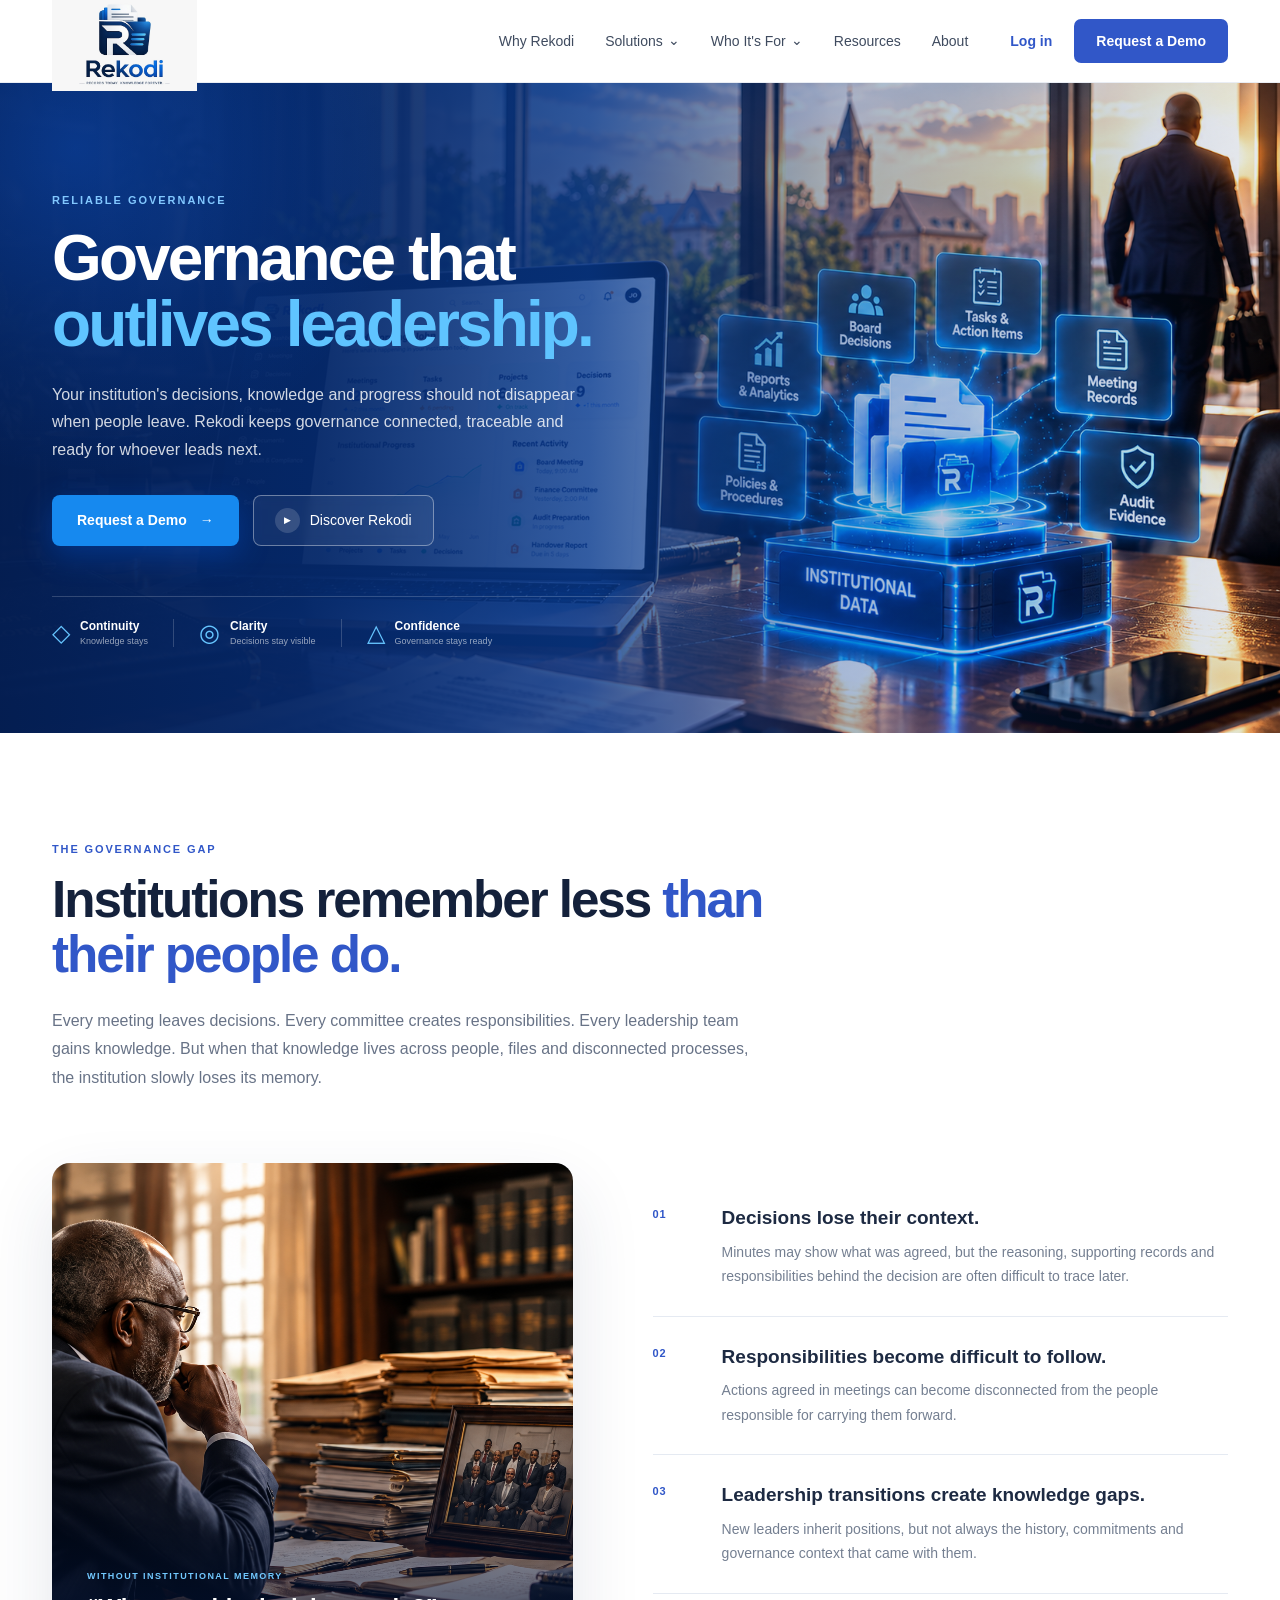
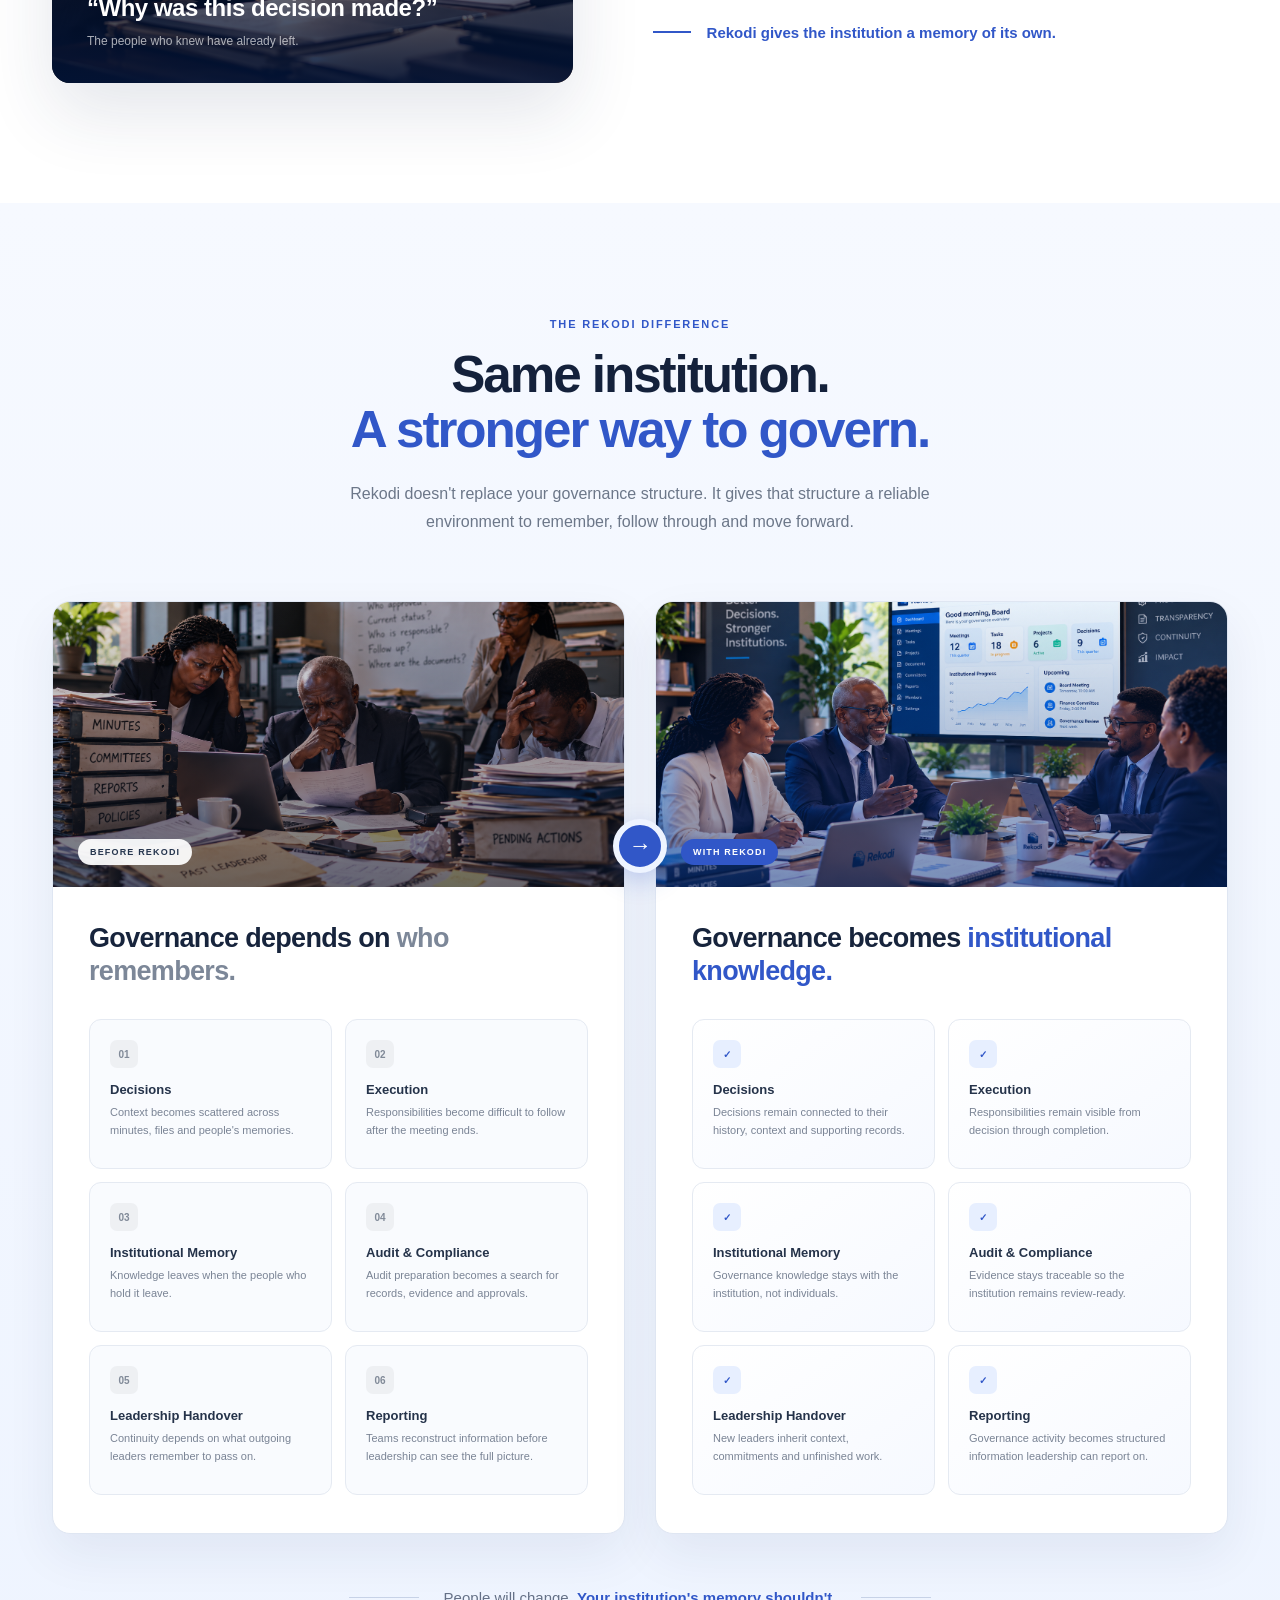
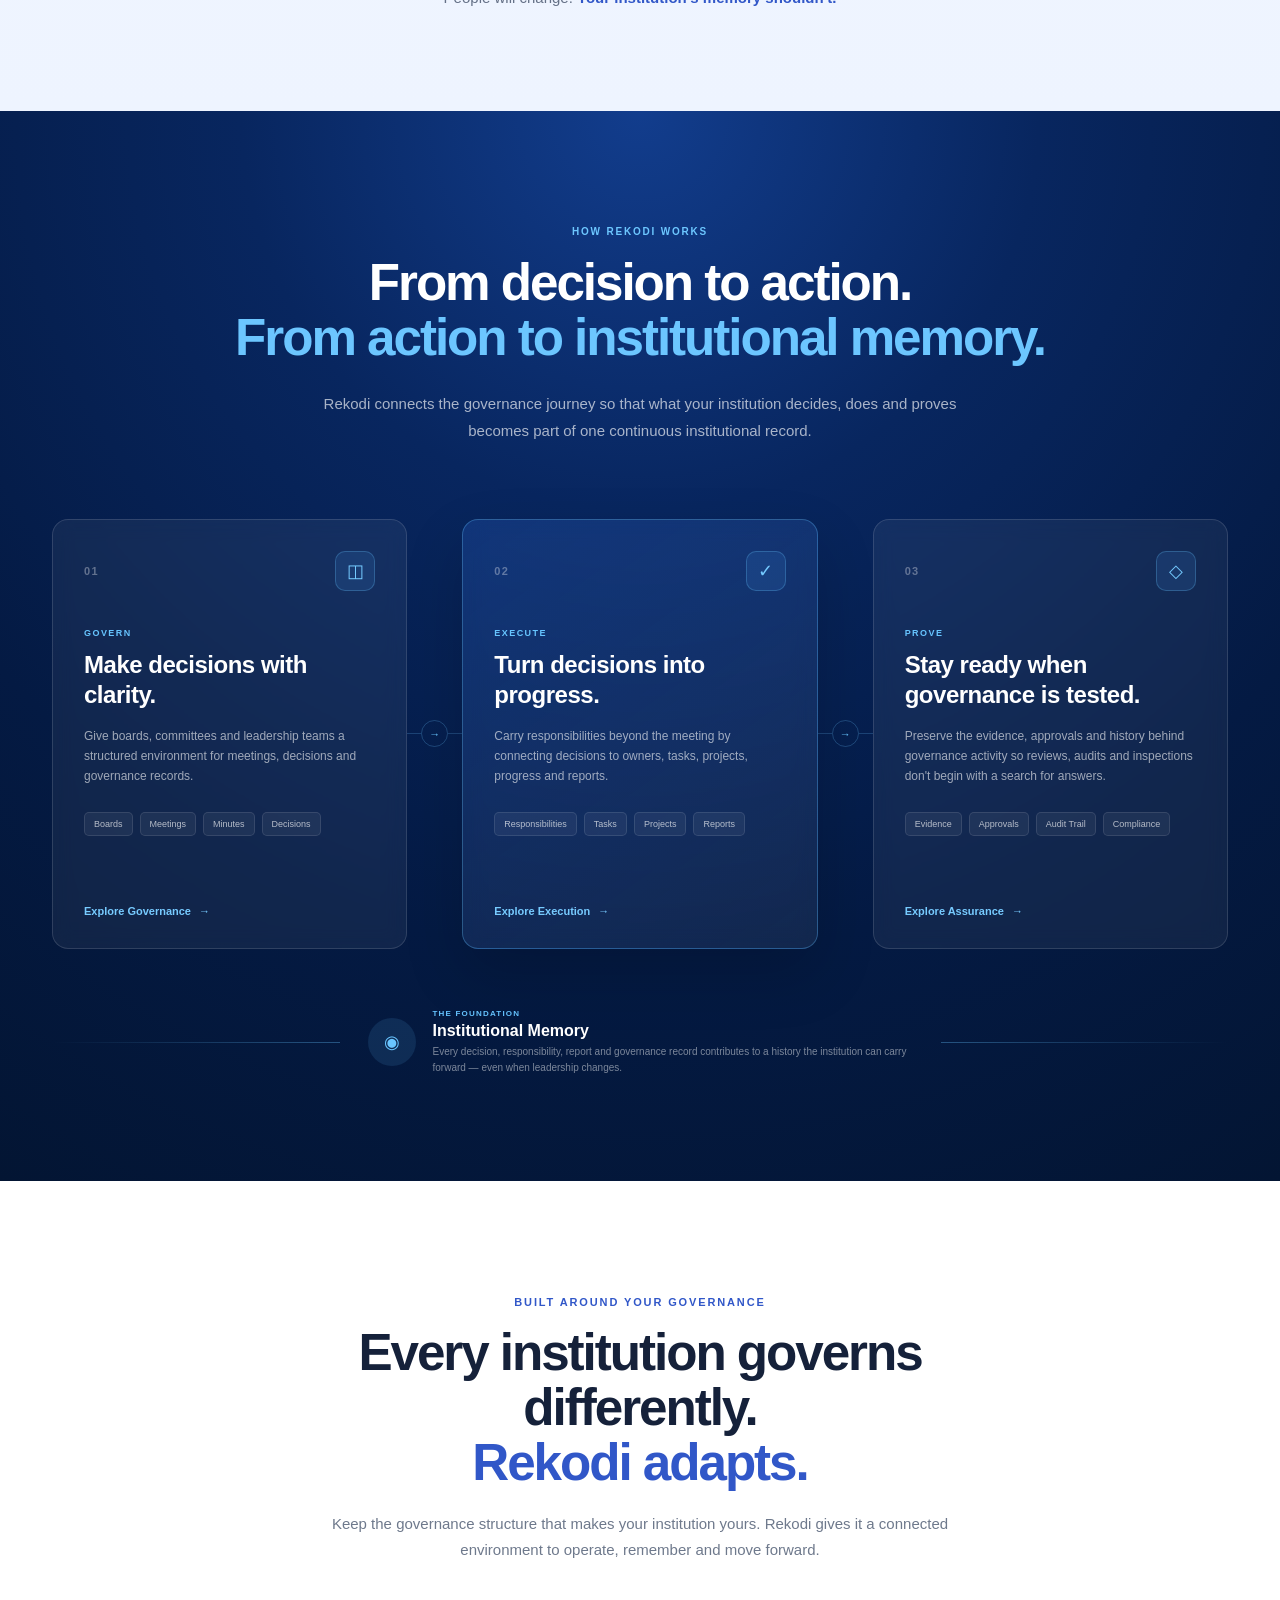
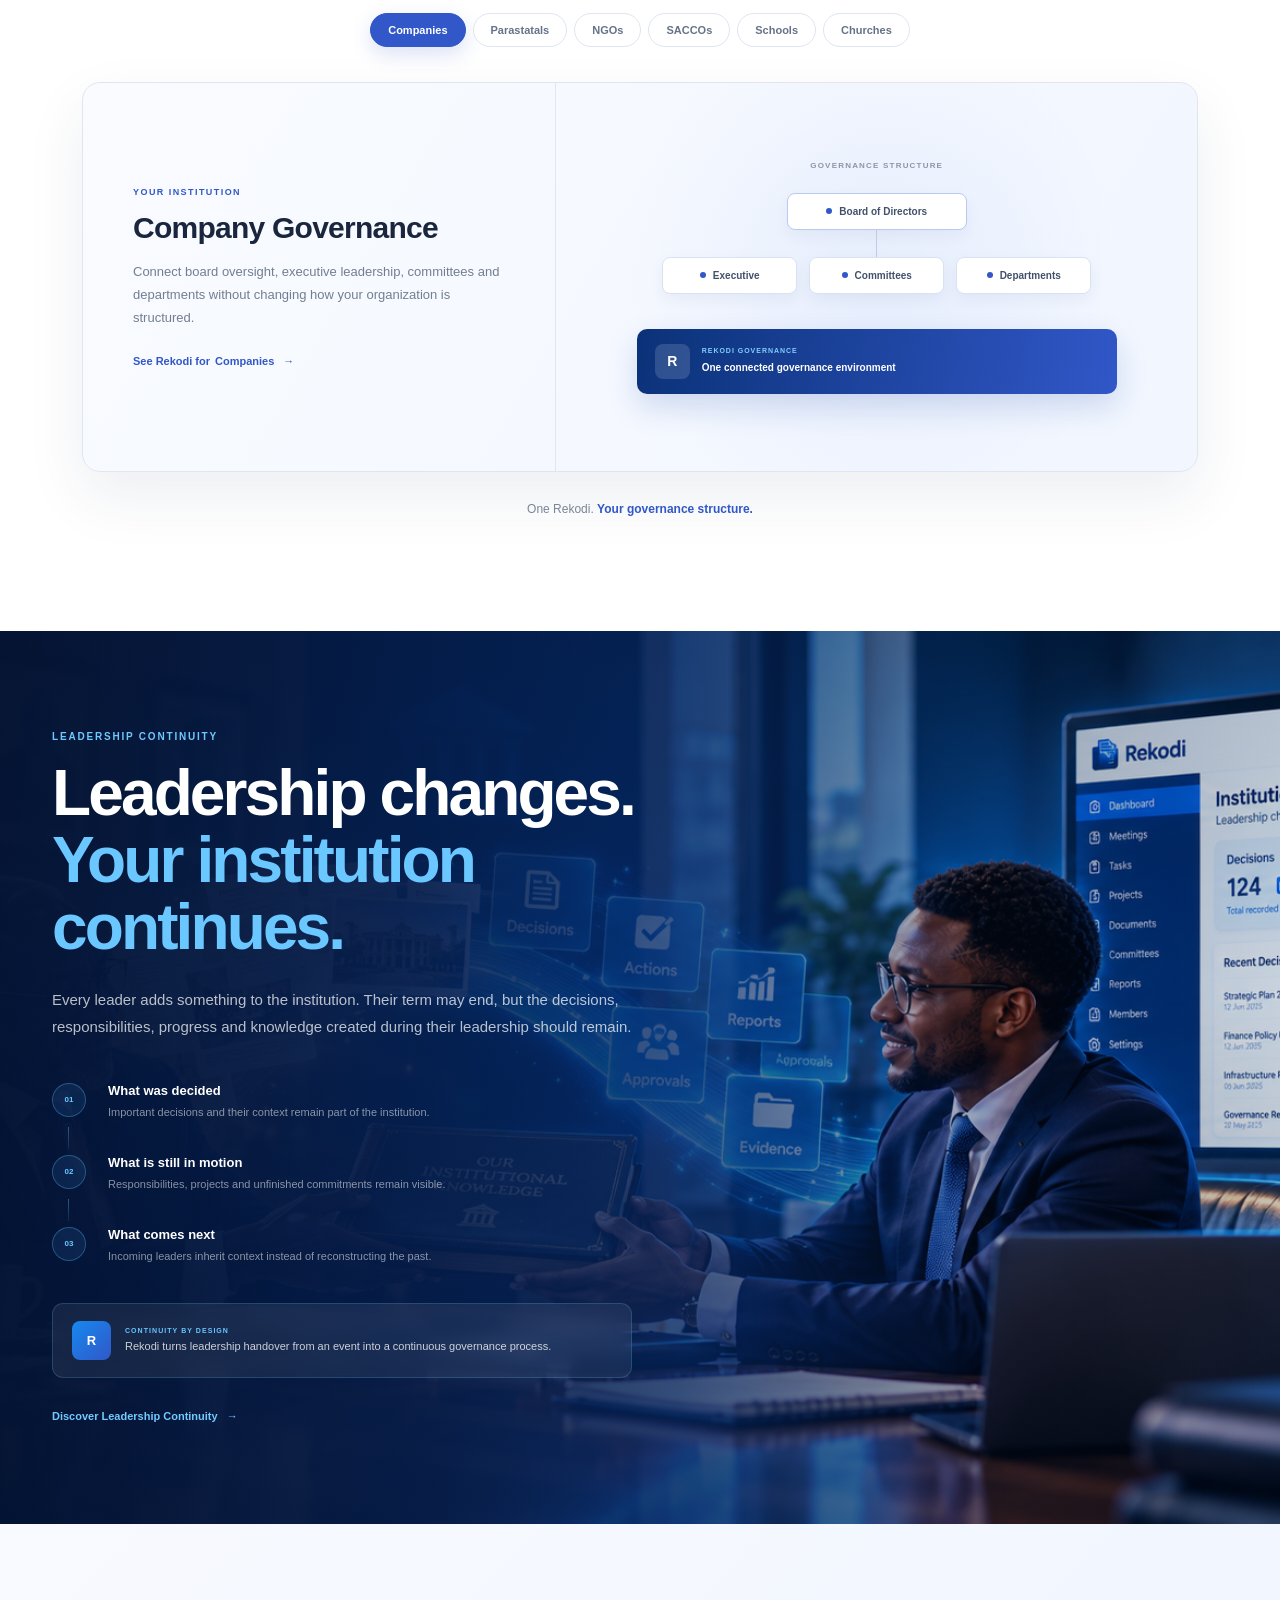
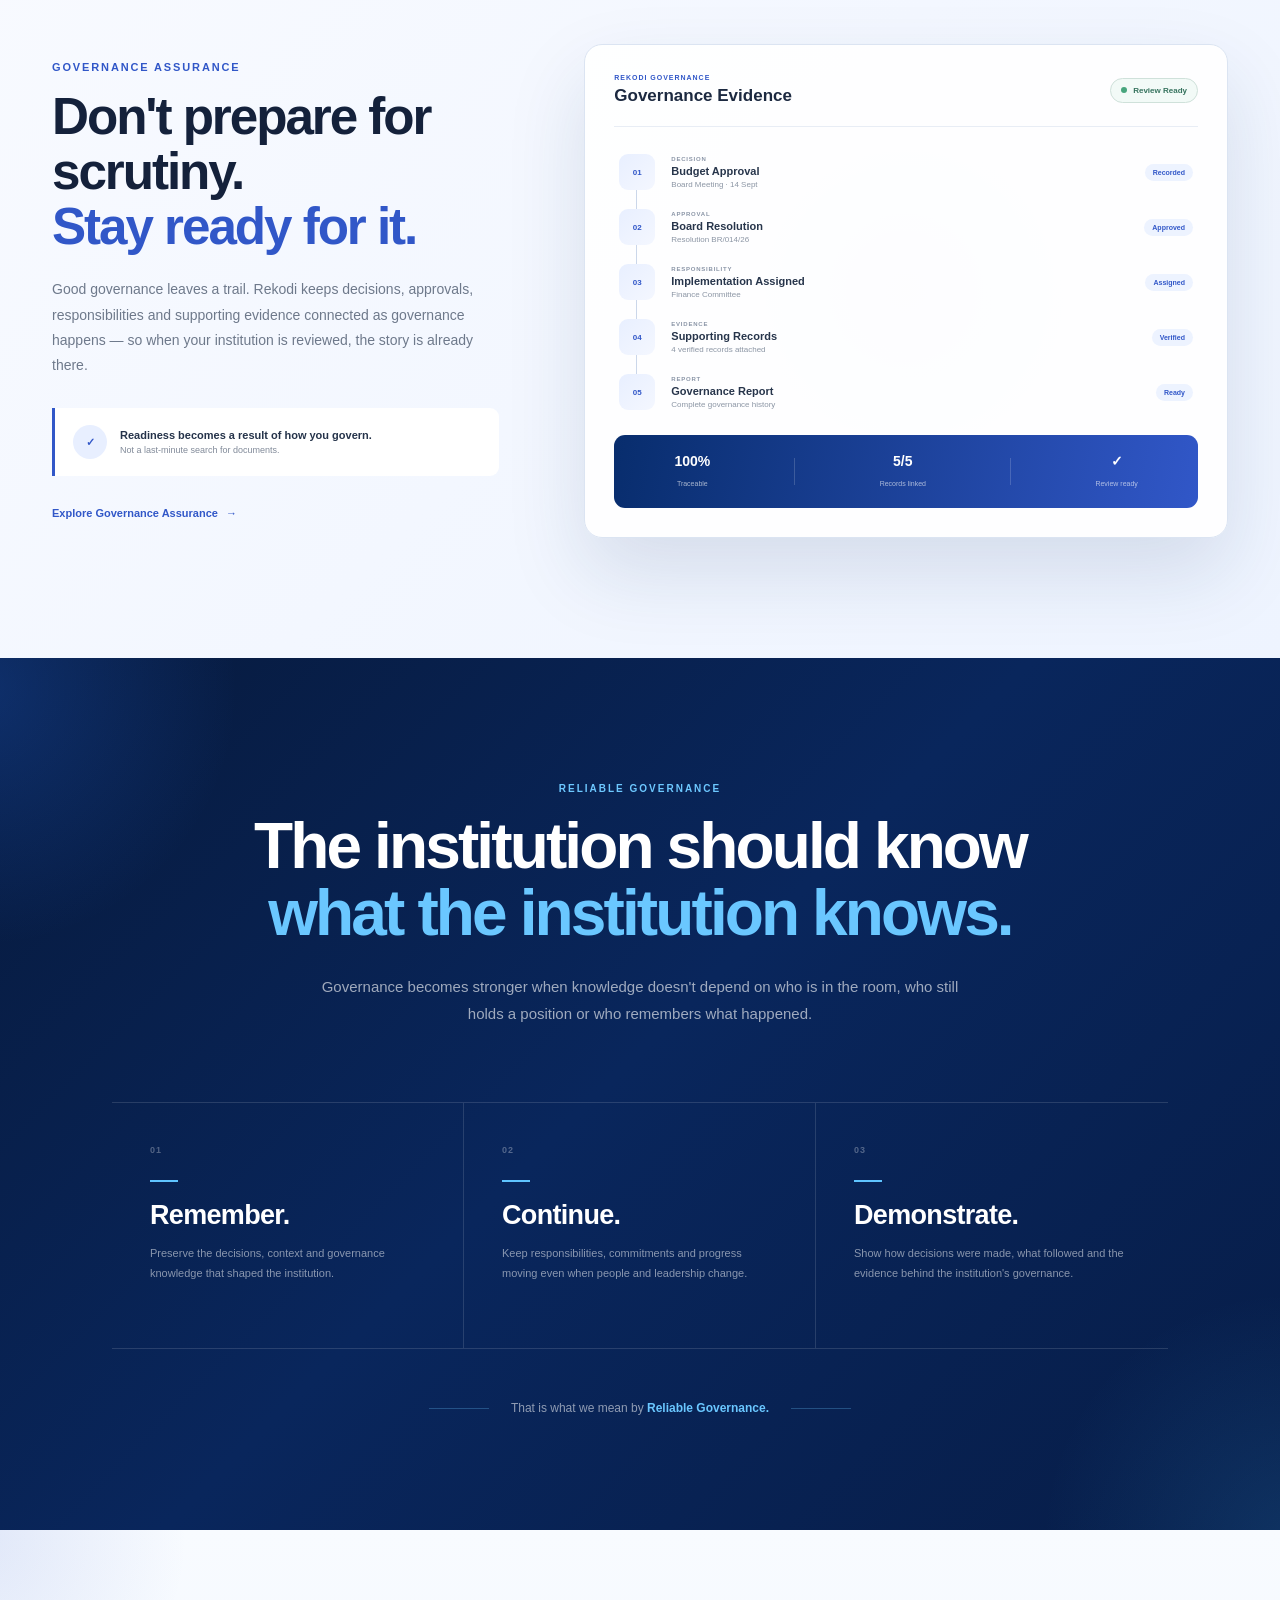
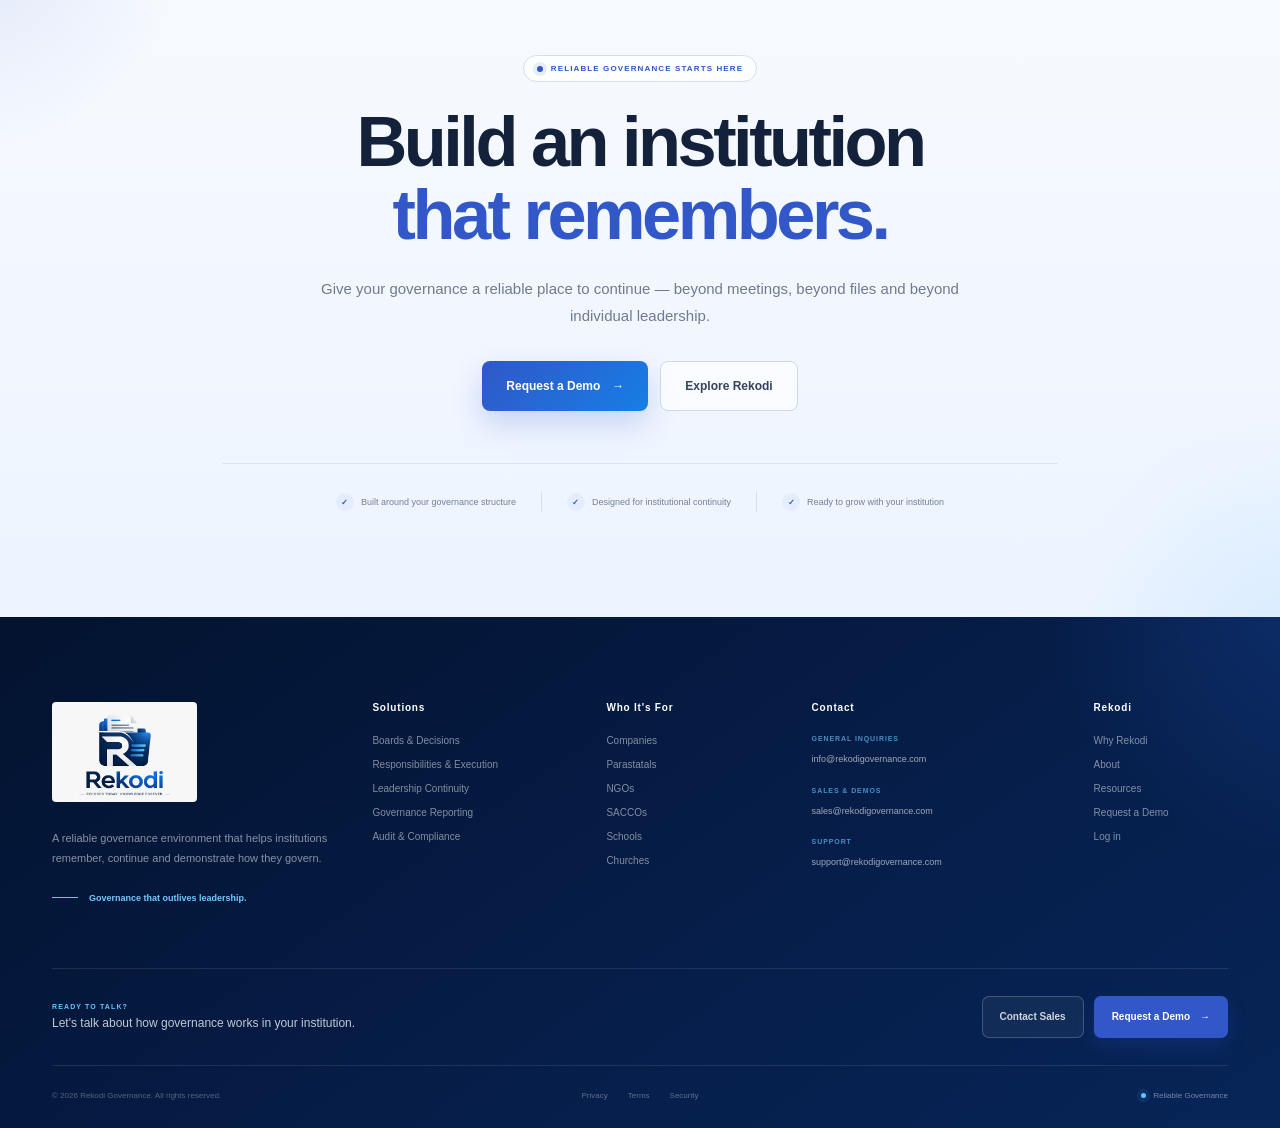
==== commit 8f3a9468: "Update Rekodi website navigatio links" ====
--- a/index.html
+++ b/index.html
@@ -2012,11 +2012,11 @@
                     Why Rekodi
                 </a>
 
-                <a href="#about">
+                <a href="about.html">
                     About
                 </a>
 
-                <a href="#resources">
+                <a href="resources.html">
                     Resources
                 </a>
 
